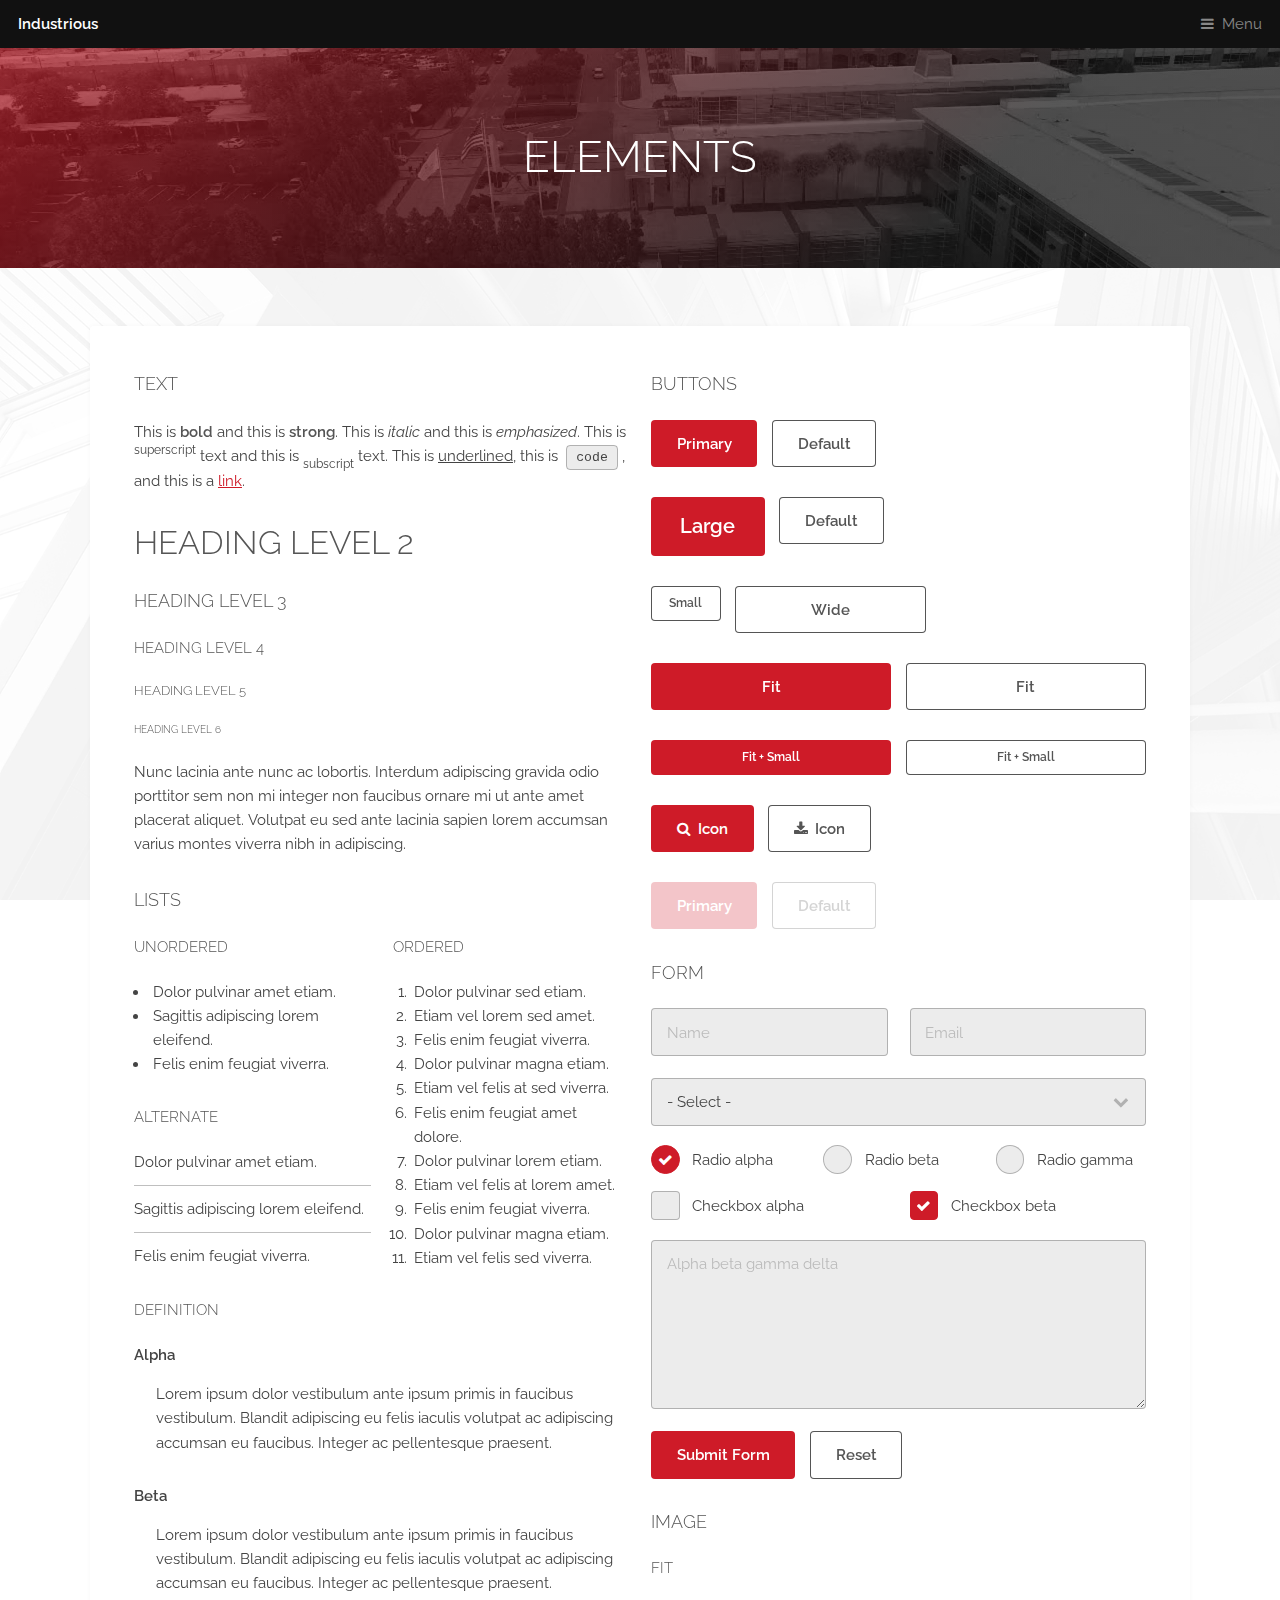
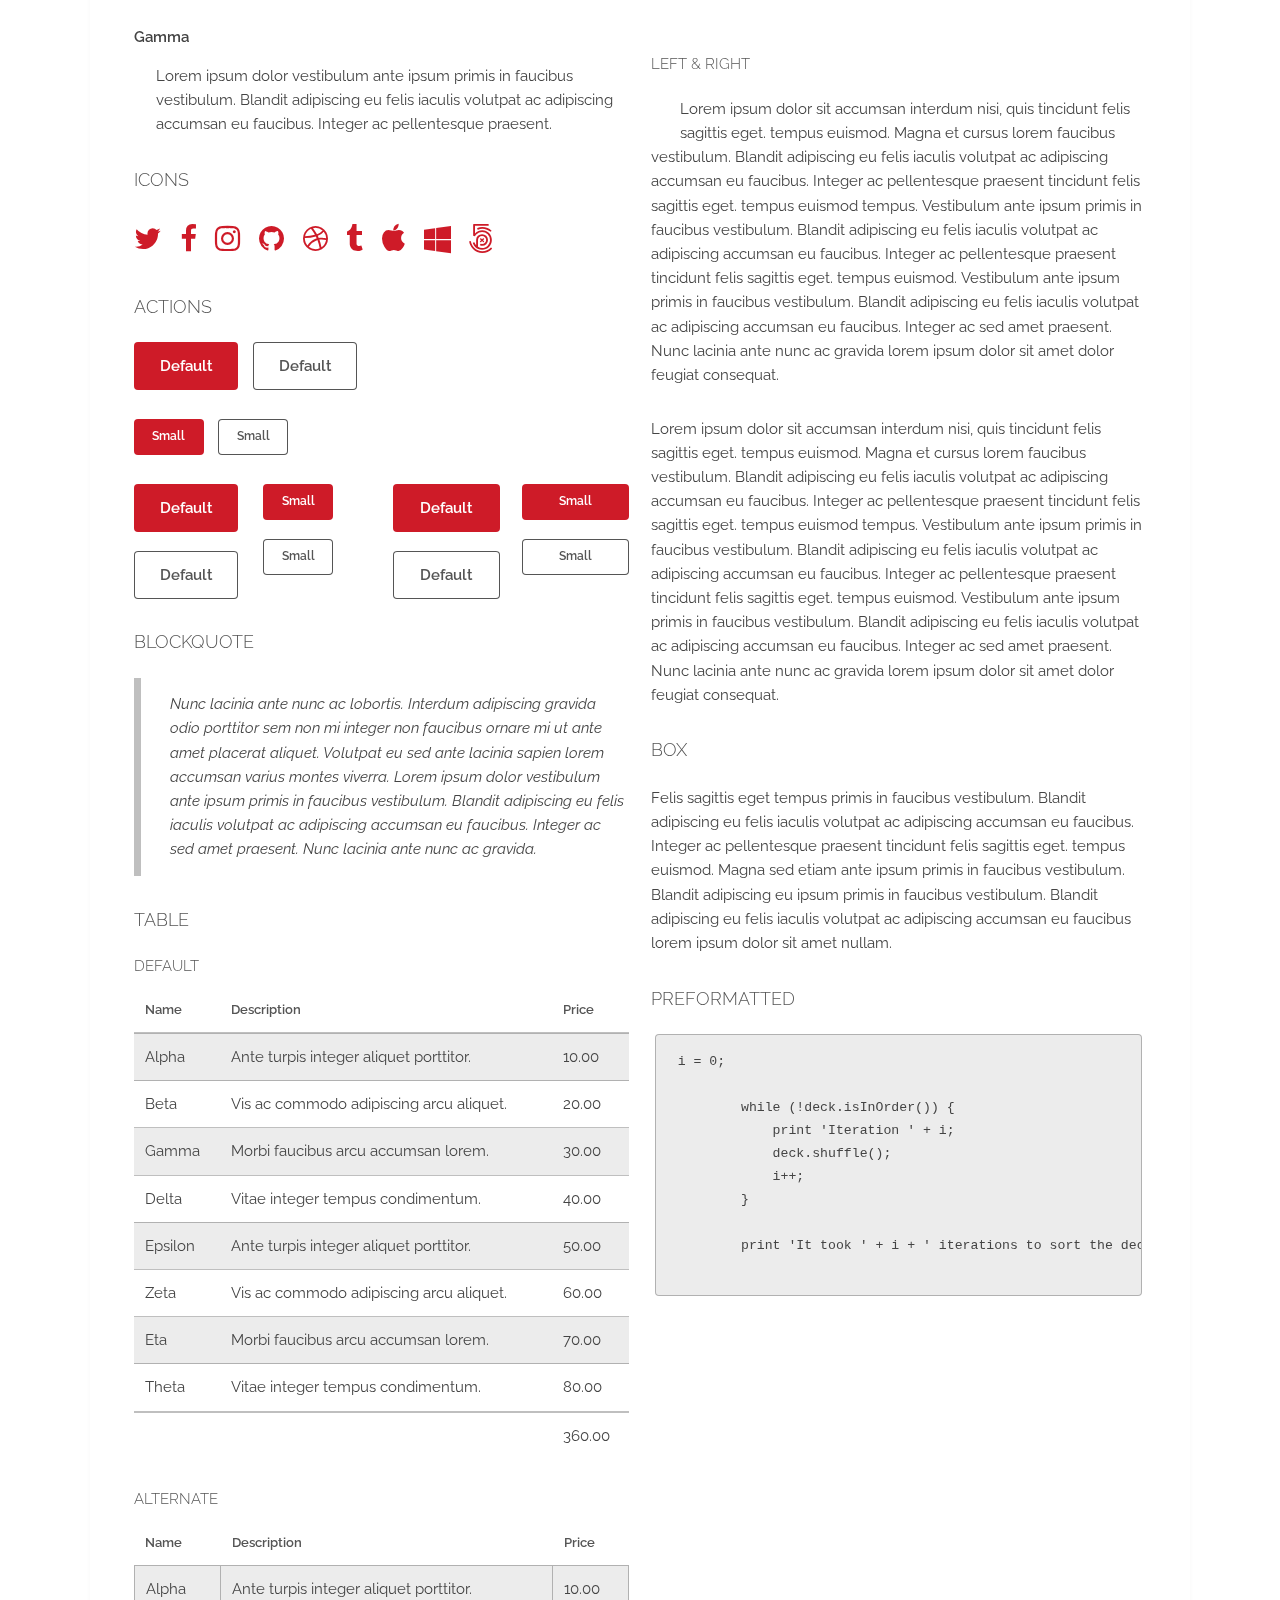
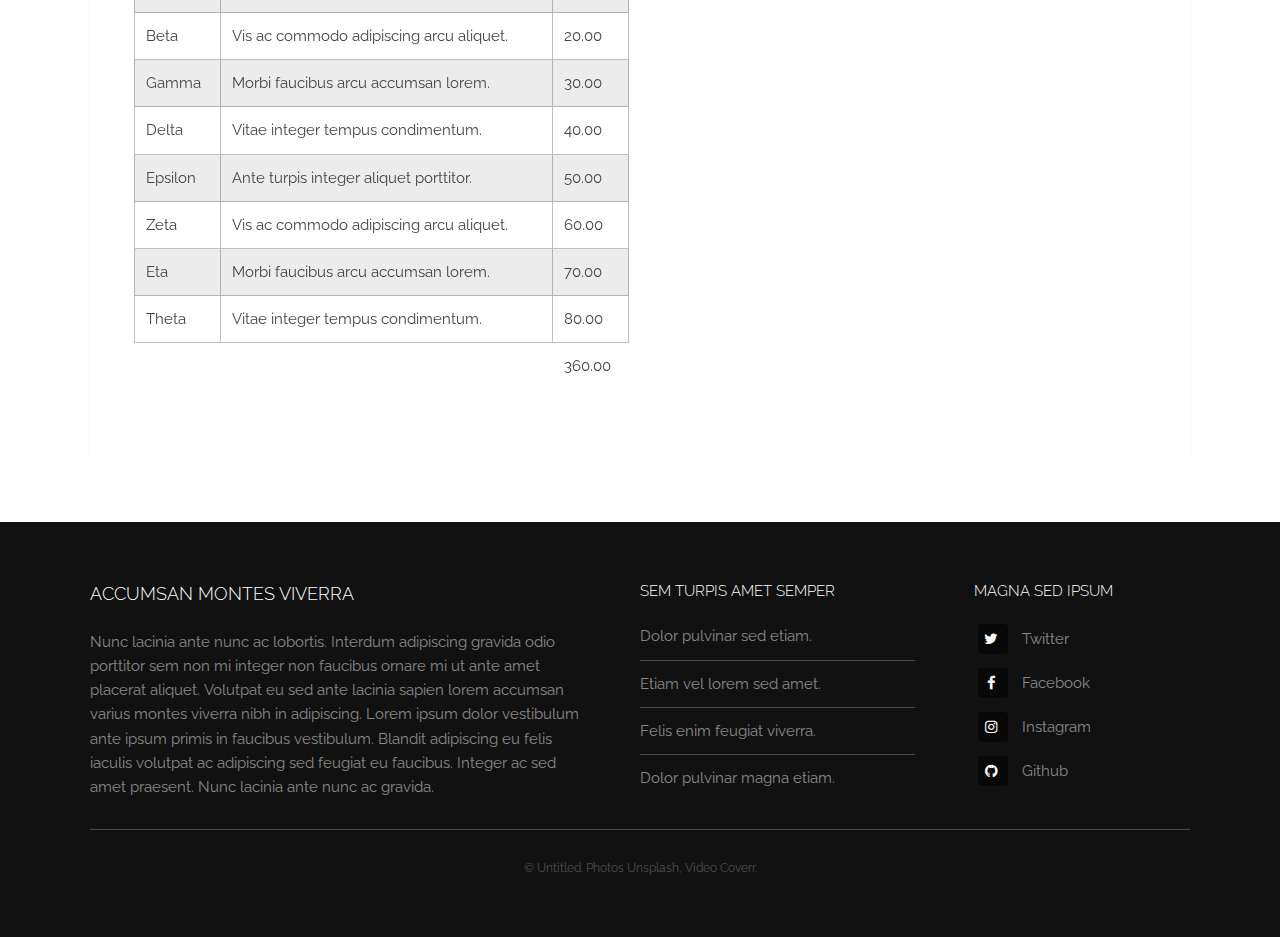
==== elements.html @ c73bd2c0 "v0.1" ====
<!DOCTYPE HTML>
<!--
	Industrious by TEMPLATED
	templated.co @templatedco
	Released for free under the Creative Commons Attribution 3.0 license (templated.co/license)
-->
<html>
	<head>
		<title>Elements - Industrious by TEMPLATED</title>
		<meta charset="utf-8" />
		<meta name="viewport" content="width=device-width, initial-scale=1, user-scalable=no" />
		<meta name="description" content="" />
		<meta name="keywords" content="" />
		<link rel="stylesheet" href="assets/css/main.css" />
	</head>
	<body class="is-preload">

		<!-- Header -->
			<header id="header">
				<a class="logo" href="index.html">Industrious</a>
				<nav>
					<a href="#menu">Menu</a>
				</nav>
			</header>

		<!-- Nav -->
			<nav id="menu">
				<ul class="links">
					<li><a href="index.html">Home</a></li>
					<li><a href="elements.html">Elements</a></li>
					<li><a href="generic.html">Generic</a></li>
				</ul>
			</nav>

		<!-- Heading -->
			<div id="heading" >
				<h1>Elements</h1>
			</div>

		<!-- Main -->
			<section id="main" class="wrapper">
				<div class="inner">
					<div class="content">

					<!-- Elements -->
						<div class="row">
							<div class="col-6 col-12-medium">

								<!-- Text -->
									<h3>Text</h3>
									<p>This is <b>bold</b> and this is <strong>strong</strong>. This is <i>italic</i> and this
									is <em>emphasized</em>.
									This is <sup>superscript</sup> text and this is <sub>subscript</sub> text.
									This is <u>underlined</u>, this is <code>code</code>, and this is a <a href="#">link</a>.</p>
									<h2>Heading Level 2</h2>
									<h3>Heading Level 3</h3>
									<h4>Heading Level 4</h4>
									<h5>Heading Level 5</h5>
									<h6>Heading Level 6</h6>
									<p>Nunc lacinia ante nunc ac lobortis. Interdum adipiscing gravida odio porttitor sem
									non mi integer non faucibus ornare mi ut ante amet placerat aliquet. Volutpat eu sed
									ante lacinia sapien lorem accumsan varius montes viverra nibh in adipiscing.</p>

								<!-- Lists -->
									<h3>Lists</h3>
									<div class="row">
										<div class="col-6 col-12-small">
											<h4>Unordered</h4>
											<ul>
												<li>Dolor pulvinar amet etiam.</li>
												<li>Sagittis adipiscing lorem eleifend.</li>
												<li>Felis enim feugiat viverra.</li>
											</ul>
											<h4>Alternate</h4>
											<ul class="alt">
												<li>Dolor pulvinar amet etiam.</li>
												<li>Sagittis adipiscing lorem eleifend.</li>
												<li>Felis enim feugiat viverra.</li>
											</ul>
										</div>
										<div class="col-6 col-12-small">
											<h4>Ordered</h4>
											<ol>
												<li>Dolor pulvinar sed etiam.</li>
												<li>Etiam vel lorem sed amet.</li>
												<li>Felis enim feugiat viverra.</li>
												<li>Dolor pulvinar magna etiam.</li>
												<li>Etiam vel felis at sed viverra.</li>
												<li>Felis enim feugiat amet dolore.</li>
												<li>Dolor pulvinar lorem etiam.</li>
												<li>Etiam vel felis at lorem amet.</li>
												<li>Felis enim feugiat viverra.</li>
												<li>Dolor pulvinar magna etiam.</li>
												<li>Etiam vel felis sed viverra.</li>
											</ol>
										</div>
									</div>
									<h4>Definition</h4>
									<dl>
										<dt>Alpha</dt>
										<dd>
											<p>Lorem ipsum dolor vestibulum ante ipsum primis in faucibus vestibulum.
											Blandit adipiscing eu felis iaculis volutpat ac adipiscing accumsan eu faucibus.
											Integer ac pellentesque praesent.</p>
										</dd>
										<dt>Beta</dt>
										<dd>
											<p>Lorem ipsum dolor vestibulum ante ipsum primis in faucibus vestibulum.
											Blandit adipiscing eu felis iaculis volutpat ac adipiscing accumsan eu faucibus.
											Integer ac pellentesque praesent.</p>
										</dd>
										<dt>Gamma</dt>
										<dd>
											<p>Lorem ipsum dolor vestibulum ante ipsum primis in faucibus vestibulum.
											Blandit adipiscing eu felis iaculis volutpat ac adipiscing accumsan eu faucibus.
											Integer ac pellentesque praesent.</p>
										</dd>
									</dl>

								<!-- Icons -->
									<h3>Icons</h3>
									<ul class="icons">
										<li><a href="#" class="icon fa-twitter"><span class="label">Twitter</span></a></li>
										<li><a href="#" class="icon fa-facebook"><span class="label">Facebook</span></a></li>
										<li><a href="#" class="icon fa-instagram"><span class="label">Instagram</span></a></li>
										<li><a href="#" class="icon fa-github"><span class="label">Github</span></a></li>
										<li><a href="#" class="icon fa-dribbble"><span class="label">Dribbble</span></a></li>
										<li><a href="#" class="icon fa-tumblr"><span class="label">Tumblr</span></a></li>
										<li><a href="#" class="icon fa-apple"><span class="label">Apple</span></a></li>
										<li><a href="#" class="icon fa-windows"><span class="label">Windows</span></a></li>
										<li><a href="#" class="icon fa-500px"><span class="label">500px</span></a></li>
									</ul>

								<!-- Actions -->
									<h3>Actions</h3>
									<ul class="actions">
										<li><a href="#" class="button primary">Default</a></li>
										<li><a href="#" class="button">Default</a></li>
									</ul>
									<ul class="actions">
										<li><a href="#" class="button primary small">Small</a></li>
										<li><a href="#" class="button small">Small</a></li>
									</ul>
									<div class="row">
										<div class="col-3 col-12-small">
											<ul class="actions stacked">
												<li><a href="#" class="button primary">Default</a></li>
												<li><a href="#" class="button">Default</a></li>
											</ul>
										</div>
										<div class="col-3 col-12-small">
											<ul class="actions stacked">
												<li><a href="#" class="button primary small">Small</a></li>
												<li><a href="#" class="button small">Small</a></li>
											</ul>
										</div>
										<div class="col-3 col-12-small">
											<ul class="actions stacked">
												<li><a href="#" class="button primary fit">Default</a></li>
												<li><a href="#" class="button fit">Default</a></li>
											</ul>
										</div>
										<div class="col-3 col-12-small">
											<ul class="actions stacked">
												<li><a href="#" class="button primary small fit">Small</a></li>
												<li><a href="#" class="button small fit">Small</a></li>
											</ul>
										</div>
									</div>

								<!-- Blockquote -->
									<h3>Blockquote</h3>
									<blockquote>Nunc lacinia ante nunc ac lobortis. Interdum adipiscing gravida odio
									porttitor sem non mi integer non faucibus ornare mi ut ante amet placerat aliquet.
									Volutpat eu sed ante lacinia sapien lorem accumsan varius montes viverra. Lorem ipsum
									dolor vestibulum ante ipsum primis in faucibus vestibulum. Blandit adipiscing eu felis
									iaculis volutpat ac adipiscing accumsan eu faucibus. Integer ac sed amet praesent. Nunc
									lacinia ante nunc ac gravida.</blockquote>

								<!-- Table -->
									<h3>Table</h3>
									<h4>Default</h4>
									<div class="table-wrapper">
										<table>
											<thead>
												<tr>
													<th>Name</th>
													<th>Description</th>
													<th>Price</th>
												</tr>
											</thead>
											<tbody>
												<tr>
													<td>Alpha</td>
													<td>Ante turpis integer aliquet porttitor.</td>
													<td>10.00</td>
												</tr>
												<tr>
													<td>Beta</td>
													<td>Vis ac commodo adipiscing arcu aliquet.</td>
													<td>20.00</td>
												</tr>
												<tr>
													<td>Gamma</td>
													<td>Morbi faucibus arcu accumsan lorem.</td>
													<td>30.00</td>
												</tr>
												<tr>
													<td>Delta</td>
													<td>Vitae integer tempus condimentum.</td>
													<td>40.00</td>
												</tr>
												<tr>
													<td>Epsilon</td>
													<td>Ante turpis integer aliquet porttitor.</td>
													<td>50.00</td>
												</tr>
												<tr>
													<td>Zeta</td>
													<td>Vis ac commodo adipiscing arcu aliquet.</td>
													<td>60.00</td>
												</tr>
												<tr>
													<td>Eta</td>
													<td>Morbi faucibus arcu accumsan lorem.</td>
													<td>70.00</td>
												</tr>
												<tr>
													<td>Theta</td>
													<td>Vitae integer tempus condimentum.</td>
													<td>80.00</td>
												</tr>
											</tbody>
											<tfoot>
												<tr>
													<td colspan="2"></td>
													<td>360.00</td>
												</tr>
											</tfoot>
										</table>
									</div>
									<h4>Alternate</h4>
									<div class="table-wrapper">
										<table class="alt">
											<thead>
												<tr>
													<th>Name</th>
													<th>Description</th>
													<th>Price</th>
												</tr>
											</thead>
											<tbody>
												<tr>
													<td>Alpha</td>
													<td>Ante turpis integer aliquet porttitor.</td>
													<td>10.00</td>
												</tr>
												<tr>
													<td>Beta</td>
													<td>Vis ac commodo adipiscing arcu aliquet.</td>
													<td>20.00</td>
												</tr>
												<tr>
													<td>Gamma</td>
													<td>Morbi faucibus arcu accumsan lorem.</td>
													<td>30.00</td>
												</tr>
												<tr>
													<td>Delta</td>
													<td>Vitae integer tempus condimentum.</td>
													<td>40.00</td>
												</tr>
												<tr>
													<td>Epsilon</td>
													<td>Ante turpis integer aliquet porttitor.</td>
													<td>50.00</td>
												</tr>
												<tr>
													<td>Zeta</td>
													<td>Vis ac commodo adipiscing arcu aliquet.</td>
													<td>60.00</td>
												</tr>
												<tr>
													<td>Eta</td>
													<td>Morbi faucibus arcu accumsan lorem.</td>
													<td>70.00</td>
												</tr>
												<tr>
													<td>Theta</td>
													<td>Vitae integer tempus condimentum.</td>
													<td>80.00</td>
												</tr>
											</tbody>
											<tfoot>
												<tr>
													<td colspan="2"></td>
													<td>360.00</td>
												</tr>
											</tfoot>
										</table>
									</div>

							</div>
							<div class="col-6 col-12-medium">

								<!-- Buttons -->
									<h3>Buttons</h3>
									<ul class="actions">
										<li><a href="#" class="button primary">Primary</a></li>
										<li><a href="#" class="button">Default</a></li>
									</ul>
									<ul class="actions">
										<li><a href="#" class="button primary large">Large</a></li>
										<li><a href="#" class="button">Default</a></li>
									</ul>
									<ul class="actions">
										<li><a href="#" class="button small">Small</a></li>
										<li><a href="#" class="button wide">Wide</a></li>
									</ul>
									<ul class="actions fit">
										<li><a href="#" class="button primary fit">Fit</a></li>
										<li><a href="#" class="button fit">Fit</a></li>
									</ul>
									<ul class="actions fit">
										<li><a href="#" class="button primary fit small">Fit + Small</a></li>
										<li><a href="#" class="button fit small">Fit + Small</a></li>
									</ul>
									<ul class="actions">
										<li><a href="#" class="button primary icon fa-search">Icon</a></li>
										<li><a href="#" class="button icon fa-download">Icon</a></li>
									</ul>
									<ul class="actions">
										<li><span class="button primary disabled">Primary</span></li>
										<li><span class="button disabled">Default</span></li>
									</ul>

								<!-- Form -->
									<h3>Form</h3>
									<form method="post" action="#">
										<div class="row gtr-uniform">
											<div class="col-6 col-12-xsmall">
												<input type="text" name="name" id="name" value="" placeholder="Name" />
											</div>
											<div class="col-6 col-12-xsmall">
												<input type="email" name="email" id="email" value="" placeholder="Email" />
											</div>
											<!-- Break -->
											<div class="col-12">
												<select name="category" id="category">
													<option value="">- Select -</option>
													<option value="alpha">Option alpha</option>
													<option value="beta">Option beta</option>
													<option value="gamma">Option gamma</option>
													<option value="delta">Option delta</option>
													<option value="epsilon">Option epsilon</option>
													<option value="zeta">Option zeta</option>
													<option value="eta">Option eta</option>
													<option value="theta">Option theta</option>
												</select>
											</div>
											<!-- Break -->
											<div class="col-4 col-12-small">
												<input type="radio" id="radio-alpha" name="radio" checked>
												<label for="radio-alpha">Radio alpha</label>
											</div>
											<div class="col-4 col-12-small">
												<input type="radio" id="radio-beta" name="radio">
												<label for="radio-beta">Radio beta</label>
											</div>
											<div class="col-4 col-12-small">
												<input type="radio" id="radio-gamma" name="radio">
												<label for="radio-gamma">Radio gamma</label>
											</div>
											<!-- Break -->
											<div class="col-6 col-12-small">
												<input type="checkbox" id="checkbox-alpha" name="checkbox">
												<label for="checkbox-alpha">Checkbox alpha</label>
											</div>
											<div class="col-6 col-12-small">
												<input type="checkbox" id="checkbox-beta" name="checkbox" checked>
												<label for="checkbox-beta">Checkbox beta</label>
											</div>
											<!-- Break -->
											<div class="col-12">
												<textarea name="textarea" id="textarea" placeholder="Alpha beta gamma delta" rows="6"></textarea>
											</div>
											<!-- Break -->
											<div class="col-12">
												<ul class="actions">
													<li><input type="submit" value="Submit Form" class="primary" /></li>
													<li><input type="reset" value="Reset" /></li>
												</ul>
											</div>
										</div>
									</form>

								<!-- Image -->
									<h3>Image</h3>
									<h4>Fit</h4>
									<span class="image fit"><img src="images/pic01.png" alt="" /></span>
									<div class="box alt">
										<div class="row gtr-50 gtr-uniform">
											<div class="col-4"><span class="image fit"><img src="images/pic01.png" alt="" /></span></div>
											<div class="col-4"><span class="image fit"><img src="images/pic01.png" alt="" /></span></div>
											<div class="col-4"><span class="image fit"><img src="images/pic01.png" alt="" /></span></div>
											<!-- Break -->
											<div class="col-4"><span class="image fit"><img src="images/pic01.png" alt="" /></span></div>
											<div class="col-4"><span class="image fit"><img src="images/pic01.png" alt="" /></span></div>
											<div class="col-4"><span class="image fit"><img src="images/pic01.png" alt="" /></span></div>
											<!-- Break -->
											<div class="col-4"><span class="image fit"><img src="images/pic01.png" alt="" /></span></div>
											<div class="col-4"><span class="image fit"><img src="images/pic01.png" alt="" /></span></div>
											<div class="col-4"><span class="image fit"><img src="images/pic01.png" alt="" /></span></div>
										</div>
									</div>
									<h4>Left &amp; Right</h4>
									<p>
										<span class="image left"><img src="images/pic02.png" alt="" /></span>
										Lorem ipsum dolor sit accumsan interdum nisi, quis tincidunt felis sagittis eget.
										tempus euismod. Magna et cursus lorem faucibus vestibulum. Blandit adipiscing eu
										felis iaculis volutpat ac adipiscing accumsan eu faucibus. Integer ac pellentesque
										praesent tincidunt felis sagittis eget. tempus euismod tempus. Vestibulum ante ipsum
										primis in faucibus vestibulum. Blandit adipiscing eu felis iaculis volutpat ac
										adipiscing accumsan eu faucibus. Integer ac pellentesque praesent tincidunt felis
										sagittis eget. tempus euismod. Vestibulum ante ipsum primis in faucibus vestibulum.
										Blandit adipiscing eu felis iaculis volutpat ac adipiscing accumsan eu faucibus.
										Integer ac sed amet praesent. Nunc lacinia ante nunc ac gravida lorem ipsum dolor
										sit amet dolor feugiat consequat.
									</p>
									<p>
										<span class="image right"><img src="images/pic02.png" alt="" /></span>
										Lorem ipsum dolor sit accumsan interdum nisi, quis tincidunt felis sagittis eget.
										tempus euismod. Magna et cursus lorem faucibus vestibulum. Blandit adipiscing eu
										felis iaculis volutpat ac adipiscing accumsan eu faucibus. Integer ac pellentesque
										praesent tincidunt felis sagittis eget. tempus euismod tempus. Vestibulum ante ipsum
										primis in faucibus vestibulum. Blandit adipiscing eu felis iaculis volutpat ac
										adipiscing accumsan eu faucibus. Integer ac pellentesque praesent tincidunt felis
										sagittis eget. tempus euismod. Vestibulum ante ipsum primis in faucibus vestibulum.
										Blandit adipiscing eu felis iaculis volutpat ac adipiscing accumsan eu faucibus.
										Integer ac sed amet praesent. Nunc lacinia ante nunc ac gravida lorem ipsum dolor
										sit amet dolor feugiat consequat.
									</p>

								<!-- Box -->
									<h3>Box</h3>
									<div class="box">
										<p>Felis sagittis eget tempus primis in faucibus vestibulum. Blandit adipiscing eu
										felis iaculis volutpat ac adipiscing accumsan eu faucibus. Integer ac pellentesque
										praesent tincidunt felis sagittis eget. tempus euismod. Magna sed etiam ante ipsum
										primis in faucibus vestibulum. Blandit adipiscing eu ipsum primis in faucibus
										vestibulum. Blandit adipiscing eu felis iaculis volutpat ac adipiscing accumsan eu
										faucibus lorem ipsum dolor sit amet nullam.</p>
									</div>

								<!-- Preformatted Code -->
									<h3>Preformatted</h3>
									<pre><code>i = 0;

	while (!deck.isInOrder()) {
	    print 'Iteration ' + i;
	    deck.shuffle();
	    i++;
	}

	print 'It took ' + i + ' iterations to sort the deck.';
	</code></pre>

							</div>
						</div>
					</div>
				</div>
			</section>

		<!-- Footer -->
			<footer id="footer">
				<div class="inner">
					<div class="content">
						<section>
							<h3>Accumsan montes viverra</h3>
							<p>Nunc lacinia ante nunc ac lobortis. Interdum adipiscing gravida odio porttitor sem non mi integer non faucibus ornare mi ut ante amet placerat aliquet. Volutpat eu sed ante lacinia sapien lorem accumsan varius montes viverra nibh in adipiscing. Lorem ipsum dolor vestibulum ante ipsum primis in faucibus vestibulum. Blandit adipiscing eu felis iaculis volutpat ac adipiscing sed feugiat eu faucibus. Integer ac sed amet praesent. Nunc lacinia ante nunc ac gravida.</p>
						</section>
						<section>
							<h4>Sem turpis amet semper</h4>
							<ul class="alt">
								<li><a href="#">Dolor pulvinar sed etiam.</a></li>
								<li><a href="#">Etiam vel lorem sed amet.</a></li>
								<li><a href="#">Felis enim feugiat viverra.</a></li>
								<li><a href="#">Dolor pulvinar magna etiam.</a></li>
							</ul>
						</section>
						<section>
							<h4>Magna sed ipsum</h4>
							<ul class="plain">
								<li><a href="#"><i class="icon fa-twitter">&nbsp;</i>Twitter</a></li>
								<li><a href="#"><i class="icon fa-facebook">&nbsp;</i>Facebook</a></li>
								<li><a href="#"><i class="icon fa-instagram">&nbsp;</i>Instagram</a></li>
								<li><a href="#"><i class="icon fa-github">&nbsp;</i>Github</a></li>
							</ul>
						</section>
					</div>
					<div class="copyright">
						&copy; Untitled. Photos <a href="https://unsplash.co">Unsplash</a>, Video <a href="https://coverr.co">Coverr</a>.
					</div>
				</div>
			</footer>

		<!-- Scripts -->
			<script src="assets/js/jquery.min.js"></script>
			<script src="assets/js/browser.min.js"></script>
			<script src="assets/js/breakpoints.min.js"></script>
			<script src="assets/js/util.js"></script>
			<script src="assets/js/main.js"></script>

	</body>
</html>
---- assets/css/main.css ----
@import url(font-awesome.min.css);
@import url("https://fonts.googleapis.com/css?family=Raleway:200,300,400,500,600");
/*
	Industrious by TEMPLATED
	templated.co @templatedco
	Released for free under the Creative Commons Attribution 3.0 license (templated.co/license)
*/
/* Basic */
@-ms-viewport {
  width: device-width; }
body {
  -ms-overflow-style: scrollbar; }

@media screen and (max-width: 480px) {
  html, body {
    min-width: 320px; } }
html {
  box-sizing: border-box; }

*, *:before, *:after {
  box-sizing: inherit; }

body {
  background: #ffffff; }
  body.is-preload *, body.is-preload *:before, body.is-preload *:after {
    -moz-animation: none !important;
    -webkit-animation: none !important;
    -ms-animation: none !important;
    animation: none !important;
    -moz-transition: none !important;
    -webkit-transition: none !important;
    -ms-transition: none !important;
    transition: none !important; }

html, body, div, span, applet, object,
iframe, h1, h2, h3, h4, h5, h6, p, blockquote,
pre, a, abbr, acronym, address, big, cite,
code, del, dfn, em, img, ins, kbd, q, s, samp,
small, strike, strong, sub, sup, tt, var, b,
u, i, center, dl, dt, dd, ol, ul, li, fieldset,
form, label, legend, table, caption, tbody,
tfoot, thead, tr, th, td, article, aside,
canvas, details, embed, figure, figcaption,
footer, header, hgroup, menu, nav, output, ruby,
section, summary, time, mark, audio, video {
  margin: 0;
  padding: 0;
  border: 0;
  font-size: 100%;
  font: inherit;
  vertical-align: baseline; }

article, aside, details, figcaption, figure,
footer, header, hgroup, menu, nav, section {
  display: block; }

body {
  line-height: 1; }

ol, ul {
  list-style: none; }

blockquote, q {
  quotes: none; }
  blockquote:before, blockquote:after, q:before, q:after {
    content: '';
    content: none; }

table {
  border-collapse: collapse;
  border-spacing: 0; }

body {
  -webkit-text-size-adjust: none; }

mark {
  background-color: transparent;
  color: inherit; }

input::-moz-focus-inner {
  border: 0;
  padding: 0; }

input, select, textarea {
  -moz-appearance: none;
  -webkit-appearance: none;
  -ms-appearance: none;
  appearance: none; }

/* Typography */
html {
  font-size: 13pt; }
  @media screen and (max-width: 1680px) {
    html {
      font-size: 11pt; } }
  @media screen and (max-width: 980px) {
    html {
      font-size: 12pt; } }
  @media screen and (max-width: 480px) {
    html {
      font-size: 11pt; } }

body {
  background-color: #ffffff;
  color: #444444; }

body, input, select, textarea {
  font-family: "Raleway", Arial, Helvetica, sans-serif;
  font-weight: 400;
  font-size: 1rem;
  line-height: 1.65; }

a {
  -moz-transition: color 0.2s ease-in-out;
  -webkit-transition: color 0.2s ease-in-out;
  -ms-transition: color 0.2s ease-in-out;
  transition: color 0.2s ease-in-out;
  text-decoration: underline; }
  a:hover {
    text-decoration: none; }

strong, b {
  font-weight: 600; }

em, i {
  font-style: italic; }

p {
  margin: 0 0 2rem 0; }

header.special {
  text-align: center;
  margin-bottom: 4rem; }
  header.special p {
    max-width: 75%;
    margin-left: auto;
    margin-right: auto; }

h1, h2, h3, h4, h5, h6 {
  font-weight: 300;
  line-height: 1.5;
  text-transform: uppercase;
  margin: 0 0 1.5rem 0; }
  h1 a, h2 a, h3 a, h4 a, h5 a, h6 a {
    color: inherit;
    text-decoration: none; }

h1 {
  font-size: 3rem;
  line-height: 1.2; }

h2 {
  font-size: 2.25rem;
  line-height: 1.3; }

h3 {
  font-size: 1.25rem; }

h4 {
  font-size: 1rem; }

h5 {
  font-size: 0.9rem; }

h6 {
  font-size: 0.7rem; }

@media screen and (max-width: 736px) {
  h1 {
    font-size: 2.75rem;
    line-height: 1.3; }

  h2 {
    font-size: 1.75rem;
    line-height: 1.5; }

  h3 {
    font-size: 1.25rem; } }
sub {
  font-size: 0.8rem;
  position: relative;
  top: 0.5rem; }

sup {
  font-size: 0.8rem;
  position: relative;
  top: -0.5rem; }

blockquote {
  border-left: solid 0.5rem;
  font-style: italic;
  margin: 0 0 2rem 0;
  padding: 1rem 0 1rem 2rem; }

code {
  border-radius: 4px;
  border: solid 1px;
  font-family: "Courier New", monospace;
  font-size: 0.9rem;
  margin: 0 0.25rem;
  padding: 0.25rem 0.65rem; }

pre {
  -webkit-overflow-scrolling: touch;
  font-family: "Courier New", monospace;
  font-size: 0.9rem;
  margin: 0 0 2rem 0; }
  pre code {
    display: block;
    line-height: 1.75;
    padding: 1rem 1.5rem;
    overflow-x: auto; }

hr {
  border: 0;
  border-bottom: solid 1px;
  margin: 2rem 0; }
  hr.major {
    margin: 4rem 0; }

input, select, textarea {
  color: #555555; }

a {
  color: #ce1b28; }

strong, b {
  color: #555555; }

h1, h2, h3, h4, h5, h6 {
  color: #555555; }

blockquote {
  border-left-color: rgba(0, 0, 0, 0.25); }

code {
  background: rgba(0, 0, 0, 0.075);
  border-color: rgba(0, 0, 0, 0.25); }

hr {
  border-bottom-color: rgba(0, 0, 0, 0.25); }

/* Inner */
.inner {
  margin: 0 auto;
  width: 75rem;
  max-width: calc(100% - 6rem); }
  @media screen and (max-width: 480px) {
    .inner {
      max-width: calc(100% - 3rem); } }

/* Button */
input[type="submit"],
input[type="reset"],
input[type="button"],
button,
.button {
  -moz-appearance: none;
  -webkit-appearance: none;
  -ms-appearance: none;
  appearance: none;
  -moz-transition: background-color 0.2s ease-in-out, box-shadow 0.2s ease-in-out, color 0.2s ease-in-out;
  -webkit-transition: background-color 0.2s ease-in-out, box-shadow 0.2s ease-in-out, color 0.2s ease-in-out;
  -ms-transition: background-color 0.2s ease-in-out, box-shadow 0.2s ease-in-out, color 0.2s ease-in-out;
  transition: background-color 0.2s ease-in-out, box-shadow 0.2s ease-in-out, color 0.2s ease-in-out;
  border: 0;
  border-radius: 4px;
  cursor: pointer;
  display: inline-block;
  font-weight: 600;
  height: 3.25rem;
  line-height: 3.25rem;
  padding: 0 1.75rem;
  text-align: center;
  text-decoration: none;
  white-space: nowrap; }
  input[type="submit"].small,
  input[type="reset"].small,
  input[type="button"].small,
  button.small,
  .button.small {
    font-size: 0.8rem;
    height: 2.4375rem;
    line-height: 2.4375rem;
    padding: 0 1.25rem; }
  input[type="submit"].large,
  input[type="reset"].large,
  input[type="button"].large,
  button.large,
  .button.large {
    font-size: 1.35rem;
    height: 4.0625rem;
    line-height: 4.0625rem;
    padding: 0 2rem; }
  input[type="submit"].wide,
  input[type="reset"].wide,
  input[type="button"].wide,
  button.wide,
  .button.wide {
    min-width: 13rem; }
  input[type="submit"].icon:before,
  input[type="reset"].icon:before,
  input[type="button"].icon:before,
  button.icon:before,
  .button.icon:before {
    margin-right: 0.5rem; }
  input[type="submit"].fit,
  input[type="reset"].fit,
  input[type="button"].fit,
  button.fit,
  .button.fit {
    width: 100%; }
  input[type="submit"].disabled, input[type="submit"]:disabled,
  input[type="reset"].disabled,
  input[type="reset"]:disabled,
  input[type="button"].disabled,
  input[type="button"]:disabled,
  button.disabled,
  button:disabled,
  .button.disabled,
  .button:disabled {
    pointer-events: none;
    opacity: 0.25; }

input[type="submit"],
input[type="reset"],
input[type="button"],
button,
.button {
  background-color: transparent;
  box-shadow: inset 0 0 0 1px #555555;
  color: #555555 !important; }
  input[type="submit"]:hover,
  input[type="reset"]:hover,
  input[type="button"]:hover,
  button:hover,
  .button:hover {
    box-shadow: inset 0 0 0 1px #ce1b28;
    color: #ce1b28 !important; }
    input[type="submit"]:hover:active,
    input[type="reset"]:hover:active,
    input[type="button"]:hover:active,
    button:hover:active,
    .button:hover:active {
      background-color: rgba(206, 27, 40, 0.25); }
  input[type="submit"].primary,
  input[type="reset"].primary,
  input[type="button"].primary,
  button.primary,
  .button.primary {
    box-shadow: none;
    background-color: #ce1b28;
    color: #ffffff !important; }
    input[type="submit"].primary:hover,
    input[type="reset"].primary:hover,
    input[type="button"].primary:hover,
    button.primary:hover,
    .button.primary:hover {
      background-color: #e2212f;
      box-shadow: none; }
      input[type="submit"].primary:hover:active,
      input[type="reset"].primary:hover:active,
      input[type="button"].primary:hover:active,
      button.primary:hover:active,
      .button.primary:hover:active {
        background-color: #b71824; }

/* Form */
form {
  margin: 0 0 2rem 0; }

input[type="text"],
input[type="password"],
input[type="email"],
input[type="tel"],
input[type="search"],
input[type="url"],
select,
textarea {
  -moz-appearance: none;
  -webkit-appearance: none;
  -ms-appearance: none;
  appearance: none;
  border-radius: 4px;
  border: none;
  border: solid 1px;
  color: inherit;
  display: block;
  outline: 0;
  padding: 0 1rem;
  text-decoration: none;
  width: 100%; }
  input[type="text"]:invalid,
  input[type="password"]:invalid,
  input[type="email"]:invalid,
  input[type="tel"]:invalid,
  input[type="search"]:invalid,
  input[type="url"]:invalid,
  select:invalid,
  textarea:invalid {
    box-shadow: none; }

label {
  display: block;
  font-size: 1rem;
  font-weight: 600;
  margin: 0 0 1rem 0; }

input[type="text"],
input[type="password"],
input[type="email"],
input[type="tel"],
input[type="search"],
input[type="url"] {
  height: 3.25rem; }

select {
  background-size: 1.25rem;
  background-repeat: no-repeat;
  background-position: calc(100% - 1rem) center;
  height: 3.25rem;
  padding-right: 3.25rem;
  text-overflow: ellipsis; }
  select:focus::-ms-value {
    background-color: transparent; }
  select::-ms-expand {
    display: none; }

textarea {
  padding: 0.75rem 1rem; }

input[type="checkbox"],
input[type="radio"] {
  -moz-appearance: none;
  -webkit-appearance: none;
  -ms-appearance: none;
  appearance: none;
  display: block;
  float: left;
  margin-right: -2rem;
  opacity: 0;
  width: 1rem;
  z-index: -1; }
  input[type="checkbox"] + label,
  input[type="radio"] + label {
    text-decoration: none;
    cursor: pointer;
    display: inline-block;
    font-size: 1rem;
    font-weight: 400;
    padding-left: 2.825rem;
    padding-right: 0.875rem;
    position: relative; }
    input[type="checkbox"] + label:before,
    input[type="radio"] + label:before {
      -moz-osx-font-smoothing: grayscale;
      -webkit-font-smoothing: antialiased;
      font-family: FontAwesome;
      font-style: normal;
      font-weight: normal;
      text-transform: none !important; }
    input[type="checkbox"] + label:before,
    input[type="radio"] + label:before {
      border-radius: 4px;
      border: solid 1px;
      content: '';
      display: inline-block;
      height: 1.95rem;
      left: 0;
      line-height: 1.86875rem;
      position: absolute;
      text-align: center;
      top: -0.1625rem;
      width: 1.95rem; }
  input[type="checkbox"]:checked + label:before,
  input[type="radio"]:checked + label:before {
    content: '\f00c'; }

input[type="checkbox"] + label:before {
  border-radius: 4px; }

input[type="radio"] + label:before {
  border-radius: 100%; }

::-webkit-input-placeholder {
  opacity: 1.0; }

:-moz-placeholder {
  opacity: 1.0; }

::-moz-placeholder {
  opacity: 1.0; }

:-ms-input-placeholder {
  opacity: 1.0; }

label {
  color: #555555; }

input[type="text"],
input[type="password"],
input[type="email"],
input[type="tel"],
input[type="search"],
input[type="url"],
select,
textarea {
  background-color: rgba(0, 0, 0, 0.075);
  border-color: rgba(0, 0, 0, 0.25); }
  input[type="text"]:focus,
  input[type="password"]:focus,
  input[type="email"]:focus,
  input[type="tel"]:focus,
  input[type="search"]:focus,
  input[type="url"]:focus,
  select:focus,
  textarea:focus {
    border-color: #ce1b28;
    box-shadow: 0 0 0 1px #ce1b28; }

select {
  background-image: url("data:image/svg+xml;charset=utf8,%3Csvg xmlns='http://www.w3.org/2000/svg' width='40' height='40' preserveAspectRatio='none' viewBox='0 0 40 40'%3E%3Cpath d='M9.4,12.3l10.4,10.4l10.4-10.4c0.2-0.2,0.5-0.4,0.9-0.4c0.3,0,0.6,0.1,0.9,0.4l3.3,3.3c0.2,0.2,0.4,0.5,0.4,0.9 c0,0.4-0.1,0.6-0.4,0.9L20.7,31.9c-0.2,0.2-0.5,0.4-0.9,0.4c-0.3,0-0.6-0.1-0.9-0.4L4.3,17.3c-0.2-0.2-0.4-0.5-0.4-0.9 c0-0.4,0.1-0.6,0.4-0.9l3.3-3.3c0.2-0.2,0.5-0.4,0.9-0.4S9.1,12.1,9.4,12.3z' fill='rgba(0, 0, 0, 0.25)' /%3E%3C/svg%3E"); }
  select option {
    color: #444444;
    background-color: #ffffff; }

input[type="checkbox"] + label,
input[type="radio"] + label {
  color: #444444; }
  input[type="checkbox"] + label:before,
  input[type="radio"] + label:before {
    background: rgba(0, 0, 0, 0.075);
    border-color: rgba(0, 0, 0, 0.25); }
input[type="checkbox"]:checked + label:before,
input[type="radio"]:checked + label:before {
  background-color: #ce1b28;
  border-color: #ce1b28;
  color: #ffffff; }
input[type="checkbox"]:focus + label:before,
input[type="radio"]:focus + label:before {
  border-color: #ce1b28;
  box-shadow: 0 0 0 1px #ce1b28; }

::-webkit-input-placeholder {
  color: #bbbbbb !important; }

:-moz-placeholder {
  color: #bbbbbb !important; }

::-moz-placeholder {
  color: #bbbbbb !important; }

:-ms-input-placeholder {
  color: #bbbbbb !important; }

/* List */
ol {
  list-style: decimal;
  margin: 0 0 2rem 0;
  padding-left: 1.25rem; }
  ol li {
    padding-left: 0.25rem; }

ul {
  list-style: disc;
  margin: 0 0 2rem 0;
  padding-left: 1rem; }
  ul li {
    padding-left: 0.325rem; }
  ul.plain {
    list-style: none;
    padding-left: 0; }
    ul.plain li {
      margin-bottom: 1rem; }
      ul.plain li .icon {
        border-radius: 4px;
        color: #ffffff;
        display: inline-block;
        margin-right: 1rem;
        text-align: center;
        width: 2rem;
        height: 2rem;
        line-height: 2rem;
        background: rgba(0, 0, 0, 0.5); }
  ul.alt {
    list-style: none;
    padding-left: 0; }
    ul.alt li {
      border-top: solid 1px;
      padding: 0.75rem 0; }
      ul.alt li:first-child {
        border-top: 0;
        padding-top: 0; }
      ul.alt li:last-child {
        padding-bottom: 0; }

dl {
  margin: 0 0 2rem 0; }
  dl dt {
    display: block;
    font-weight: 600;
    margin: 0 0 1rem 0; }
  dl dd {
    margin-left: 1.5rem; }

ul.alt li {
  border-top-color: rgba(0, 0, 0, 0.25); }

/* Table */
.table-wrapper {
  -webkit-overflow-scrolling: touch;
  overflow-x: auto; }

table {
  margin: 0 0 2rem 0;
  width: 100%; }
  table tbody tr {
    border: solid 1px;
    border-left: 0;
    border-right: 0; }
  table td {
    padding: 0.75rem 0.75rem; }
  table th {
    font-size: 0.9rem;
    font-weight: 600;
    padding: 0 0.75rem 0.75rem 0.75rem;
    text-align: left; }
  table thead {
    border-bottom: solid 2px; }
  table tfoot {
    border-top: solid 2px; }
  table.alt {
    border-collapse: separate; }
    table.alt tbody tr td {
      border: solid 1px;
      border-left-width: 0;
      border-top-width: 0; }
      table.alt tbody tr td:first-child {
        border-left-width: 1px; }
    table.alt tbody tr:first-child td {
      border-top-width: 1px; }
    table.alt thead {
      border-bottom: 0; }
    table.alt tfoot {
      border-top: 0; }

table tbody tr {
  border-color: rgba(0, 0, 0, 0.25); }
  table tbody tr:nth-child(2n + 1) {
    background-color: rgba(0, 0, 0, 0.075); }
table th {
  color: #555555; }
table thead {
  border-bottom-color: rgba(0, 0, 0, 0.25); }
table tfoot {
  border-top-color: rgba(0, 0, 0, 0.25); }
table.alt tbody tr td {
  border-color: rgba(0, 0, 0, 0.25); }

/* Highlights */
.highlights {
  width: 100%;
  margin: 2.5rem 0;
  display: -moz-flex;
  display: -webkit-flex;
  display: -ms-flex;
  display: flex;
  -moz-flex-wrap: wrap;
  -webkit-flex-wrap: wrap;
  -ms-flex-wrap: wrap;
  flex-wrap: wrap;
  -moz-align-items: -moz-stretch;
  -webkit-align-items: -webkit-stretch;
  -ms-align-items: -ms-stretch;
  align-items: stretch; }
  .highlights > * {
    -moz-flex-shrink: 1;
    -webkit-flex-shrink: 1;
    -ms-flex-shrink: 1;
    flex-shrink: 1;
    -moz-flex-grow: 0;
    -webkit-flex-grow: 0;
    -ms-flex-grow: 0;
    flex-grow: 0; }
  .highlights > * {
    width: 33.3333333333%; }
  .highlights > * {
    padding: 1.5rem;
    width: calc(33.3333333333% + 1rem); }
  .highlights > :nth-child(-n + 3) {
    padding-top: 0; }
  .highlights > :nth-last-child(-n + 3) {
    padding-bottom: 0; }
  .highlights > :nth-child(3n + 1) {
    padding-left: 0; }
  .highlights > :nth-child(3n) {
    padding-right: 0; }
  .highlights > :nth-child(3n + 1),
  .highlights > :nth-child(3n) {
    width: calc(33.3333333333% + -0.5rem); }
  .highlights .content {
    border-radius: 4px;
    height: 100%;
    padding: 3rem;
    text-align: center; }
    .highlights .content .icon {
      font-size: 5rem; }
  .highlights > div > :last-child {
    margin-bottom: 0; }
  @media screen and (max-width: 980px) {
    .highlights > * {
      width: 50%; }
    .highlights > * {
      padding: 1rem;
      width: calc(33.3333333333% + 0.6666666667rem); }
    .highlights > :nth-child(-n + 3) {
      padding-top: 1rem; }
    .highlights > :nth-last-child(-n + 3) {
      padding-bottom: 1rem; }
    .highlights > :nth-child(3n + 1) {
      padding-left: 1rem; }
    .highlights > :nth-child(3n) {
      padding-right: 1rem; }
    .highlights > :nth-child(3n + 1),
    .highlights > :nth-child(3n) {
      padding: 1rem;
      width: calc(50% + 1rem); }
    .highlights > * {
      padding: 1rem;
      width: calc(50% + 1rem); }
    .highlights > :nth-child(-n + 2) {
      padding-top: 0; }
    .highlights > :nth-last-child(-n + 2) {
      padding-bottom: 0; }
    .highlights > :nth-child(2n + 1) {
      padding-left: 0; }
    .highlights > :nth-child(2n) {
      padding-right: 0; }
    .highlights > :nth-child(2n + 1),
    .highlights > :nth-child(2n) {
      width: calc(50% + 0rem); }
    .highlights .content {
      padding: 2rem; } }
  @media screen and (max-width: 736px) {
    .highlights > * {
      width: 100%; }
    .highlights > * {
      padding: 1rem;
      width: calc(33.3333333333% + 0.6666666667rem); }
    .highlights > :nth-child(-n + 3) {
      padding-top: 1rem; }
    .highlights > :nth-last-child(-n + 3) {
      padding-bottom: 1rem; }
    .highlights > :nth-child(3n + 1) {
      padding-left: 1rem; }
    .highlights > :nth-child(3n) {
      padding-right: 1rem; }
    .highlights > :nth-child(3n + 1),
    .highlights > :nth-child(3n) {
      padding: 1rem;
      width: calc(100% + 2rem); }
    .highlights > * {
      padding: 1rem;
      width: calc(50% + 1rem); }
    .highlights > :nth-child(-n + 2) {
      padding-top: 1rem; }
    .highlights > :nth-last-child(-n + 2) {
      padding-bottom: 1rem; }
    .highlights > :nth-child(2n + 1) {
      padding-left: 1rem; }
    .highlights > :nth-child(2n) {
      padding-right: 1rem; }
    .highlights > :nth-child(2n + 1),
    .highlights > :nth-child(2n) {
      padding: 1rem;
      width: calc(100% + 2rem); }
    .highlights > * {
      padding: 1rem;
      width: calc(100% + 2rem); }
    .highlights > :nth-child(-n + 1) {
      padding-top: 0; }
    .highlights > :nth-last-child(-n + 1) {
      padding-bottom: 0; }
    .highlights > :nth-child(1n + 1) {
      padding-left: 0; }
    .highlights > :nth-child(1n) {
      padding-right: 0; }
    .highlights > :nth-child(1n + 1),
    .highlights > :nth-child(1n) {
      width: calc(100% + 1rem); } }

.highlights .content {
  background: #ffffff;
  box-shadow: 0px 0px 4px 1px rgba(0, 0, 0, 0.025); }

/* Testimonials */
.testimonials {
  margin: 2.5rem 0;
  width: 100%;
  display: -moz-flex;
  display: -webkit-flex;
  display: -ms-flex;
  display: flex;
  -moz-flex-wrap: wrap;
  -webkit-flex-wrap: wrap;
  -ms-flex-wrap: wrap;
  flex-wrap: wrap;
  -moz-align-items: -moz-stretch;
  -webkit-align-items: -webkit-stretch;
  -ms-align-items: -ms-stretch;
  align-items: stretch; }
  .testimonials > * {
    -moz-flex-shrink: 1;
    -webkit-flex-shrink: 1;
    -ms-flex-shrink: 1;
    flex-shrink: 1;
    -moz-flex-grow: 0;
    -webkit-flex-grow: 0;
    -ms-flex-grow: 0;
    flex-grow: 0; }
  .testimonials > * {
    width: 33.3333333333%; }
  .testimonials > * {
    padding: 1.5rem;
    width: calc(33.3333333333% + 1rem); }
  .testimonials > :nth-child(-n + 3) {
    padding-top: 0; }
  .testimonials > :nth-last-child(-n + 3) {
    padding-bottom: 0; }
  .testimonials > :nth-child(3n + 1) {
    padding-left: 0; }
  .testimonials > :nth-child(3n) {
    padding-right: 0; }
  .testimonials > :nth-child(3n + 1),
  .testimonials > :nth-child(3n) {
    width: calc(33.3333333333% + -0.5rem); }
  .testimonials .content {
    border-radius: 4px;
    height: 100%;
    padding: 3rem; }
    .testimonials .content .author {
      display: -moz-flex;
      display: -webkit-flex;
      display: -ms-flex;
      display: flex;
      -moz-align-items: center;
      -webkit-align-items: center;
      -ms-align-items: center;
      align-items: center; }
      .testimonials .content .author blockquote {
        margin: 0; }
      .testimonials .content .author .image {
        margin-right: 2rem;
        width: 20%; }
        .testimonials .content .author .image img {
          border-radius: 100%;
          max-width: 100%; }
    .testimonials .content .credit {
      font-size: 0.75rem; }
    .testimonials .content p:last-child {
      margin: 0; }
  .testimonials > div > :last-child {
    margin-bottom: 0; }
  @media screen and (max-width: 980px) {
    .testimonials > * {
      width: 50%; }
    .testimonials > * {
      padding: 1rem;
      width: calc(33.3333333333% + 0.6666666667rem); }
    .testimonials > :nth-child(-n + 3) {
      padding-top: 1rem; }
    .testimonials > :nth-last-child(-n + 3) {
      padding-bottom: 1rem; }
    .testimonials > :nth-child(3n + 1) {
      padding-left: 1rem; }
    .testimonials > :nth-child(3n) {
      padding-right: 1rem; }
    .testimonials > :nth-child(3n + 1),
    .testimonials > :nth-child(3n) {
      padding: 1rem;
      width: calc(50% + 1rem); }
    .testimonials > * {
      padding: 1rem;
      width: calc(50% + 1rem); }
    .testimonials > :nth-child(-n + 2) {
      padding-top: 0; }
    .testimonials > :nth-last-child(-n + 2) {
      padding-bottom: 0; }
    .testimonials > :nth-child(2n + 1) {
      padding-left: 0; }
    .testimonials > :nth-child(2n) {
      padding-right: 0; }
    .testimonials > :nth-child(2n + 1),
    .testimonials > :nth-child(2n) {
      width: calc(50% + 0rem); }
    .testimonials .content {
      padding: 2rem; } }
  @media screen and (max-width: 736px) {
    .testimonials > * {
      width: 100%; }
    .testimonials > * {
      padding: 1rem;
      width: calc(33.3333333333% + 0.6666666667rem); }
    .testimonials > :nth-child(-n + 3) {
      padding-top: 1rem; }
    .testimonials > :nth-last-child(-n + 3) {
      padding-bottom: 1rem; }
    .testimonials > :nth-child(3n + 1) {
      padding-left: 1rem; }
    .testimonials > :nth-child(3n) {
      padding-right: 1rem; }
    .testimonials > :nth-child(3n + 1),
    .testimonials > :nth-child(3n) {
      padding: 1rem;
      width: calc(100% + 2rem); }
    .testimonials > * {
      padding: 1rem;
      width: calc(50% + 1rem); }
    .testimonials > :nth-child(-n + 2) {
      padding-top: 1rem; }
    .testimonials > :nth-last-child(-n + 2) {
      padding-bottom: 1rem; }
    .testimonials > :nth-child(2n + 1) {
      padding-left: 1rem; }
    .testimonials > :nth-child(2n) {
      padding-right: 1rem; }
    .testimonials > :nth-child(2n + 1),
    .testimonials > :nth-child(2n) {
      padding: 1rem;
      width: calc(100% + 2rem); }
    .testimonials > * {
      padding: 1rem;
      width: calc(100% + 2rem); }
    .testimonials > :nth-child(-n + 1) {
      padding-top: 0; }
    .testimonials > :nth-last-child(-n + 1) {
      padding-bottom: 0; }
    .testimonials > :nth-child(1n + 1) {
      padding-left: 0; }
    .testimonials > :nth-child(1n) {
      padding-right: 0; }
    .testimonials > :nth-child(1n + 1),
    .testimonials > :nth-child(1n) {
      width: calc(100% + 1rem); } }

.testimonials .content {
  background: #ffffff;
  box-shadow: 0px 0px 4px 1px rgba(0, 0, 0, 0.025); }
  .testimonials .content .credit strong {
    color: #ce1b28; }

/* Actions */
ul.actions {
  display: -moz-flex;
  display: -webkit-flex;
  display: -ms-flex;
  display: flex;
  cursor: default;
  list-style: none;
  margin-left: -1rem;
  padding-left: 0; }
  ul.actions li {
    padding: 0 0 0 1rem;
    vertical-align: middle; }
  ul.actions.special {
    -moz-justify-content: center;
    -webkit-justify-content: center;
    -ms-justify-content: center;
    justify-content: center;
    width: calc(100% + 1rem); }
  ul.actions.stacked {
    -moz-flex-direction: column;
    -webkit-flex-direction: column;
    -ms-flex-direction: column;
    flex-direction: column;
    margin-left: 0; }
    ul.actions.stacked li {
      padding: 1.3rem 0 0 0; }
      ul.actions.stacked li:first-child {
        padding-top: 0; }
  ul.actions.fit {
    width: calc(100% + 1rem); }
    ul.actions.fit li {
      -moz-flex-grow: 1;
      -webkit-flex-grow: 1;
      -ms-flex-grow: 1;
      flex-grow: 1;
      -moz-flex-shrink: 1;
      -webkit-flex-shrink: 1;
      -ms-flex-shrink: 1;
      flex-shrink: 1;
      width: 100%; }
      ul.actions.fit li > * {
        width: 100%; }
    ul.actions.fit.stacked {
      width: 100%; }
  @media screen and (max-width: 480px) {
    ul.actions:not(.fixed) {
      -moz-flex-direction: column;
      -webkit-flex-direction: column;
      -ms-flex-direction: column;
      flex-direction: column;
      margin-left: 0;
      width: 100% !important; }
      ul.actions:not(.fixed) li {
        -moz-flex-grow: 1;
        -webkit-flex-grow: 1;
        -ms-flex-grow: 1;
        flex-grow: 1;
        -moz-flex-shrink: 1;
        -webkit-flex-shrink: 1;
        -ms-flex-shrink: 1;
        flex-shrink: 1;
        padding: 1rem 0 0 0;
        text-align: center;
        width: 100%; }
        ul.actions:not(.fixed) li > * {
          width: 100%; }
        ul.actions:not(.fixed) li:first-child {
          padding-top: 0; }
        ul.actions:not(.fixed) li input[type="submit"],
        ul.actions:not(.fixed) li input[type="reset"],
        ul.actions:not(.fixed) li input[type="button"],
        ul.actions:not(.fixed) li button,
        ul.actions:not(.fixed) li .button {
          width: 100%; }
          ul.actions:not(.fixed) li input[type="submit"].icon:before,
          ul.actions:not(.fixed) li input[type="reset"].icon:before,
          ul.actions:not(.fixed) li input[type="button"].icon:before,
          ul.actions:not(.fixed) li button.icon:before,
          ul.actions:not(.fixed) li .button.icon:before {
            margin-left: -0.5rem; } }

/* Grid */
.row {
  display: flex;
  flex-wrap: wrap;
  box-sizing: border-box; }
  .row > * {
    box-sizing: border-box; }
  .row.gtr-uniform > * > :last-child {
    margin-bottom: 0; }

.row > .imp {
  order: -1; }
.row > .col-1 {
  width: 8.3333333333%; }
.row > .off-1 {
  margin-left: 8.3333333333%; }
.row > .col-2 {
  width: 16.6666666667%; }
.row > .off-2 {
  margin-left: 16.6666666667%; }
.row > .col-3 {
  width: 25%; }
.row > .off-3 {
  margin-left: 25%; }
.row > .col-4 {
  width: 33.3333333333%; }
.row > .off-4 {
  margin-left: 33.3333333333%; }
.row > .col-5 {
  width: 41.6666666667%; }
.row > .off-5 {
  margin-left: 41.6666666667%; }
.row > .col-6 {
  width: 50%; }
.row > .off-6 {
  margin-left: 50%; }
.row > .col-7 {
  width: 58.3333333333%; }
.row > .off-7 {
  margin-left: 58.3333333333%; }
.row > .col-8 {
  width: 66.6666666667%; }
.row > .off-8 {
  margin-left: 66.6666666667%; }
.row > .col-9 {
  width: 75%; }
.row > .off-9 {
  margin-left: 75%; }
.row > .col-10 {
  width: 83.3333333333%; }
.row > .off-10 {
  margin-left: 83.3333333333%; }
.row > .col-11 {
  width: 91.6666666667%; }
.row > .off-11 {
  margin-left: 91.6666666667%; }
.row > .col-12 {
  width: 100%; }
.row > .off-12 {
  margin-left: 100%; }
.row.gtr-0 {
  margin-top: 0;
  margin-left: 0rem; }
  .row.gtr-0 > * {
    padding: 0 0 0 0rem; }
  .row.gtr-0.gtr-uniform {
    margin-top: 0rem; }
    .row.gtr-0.gtr-uniform > * {
      padding-top: 0rem; }
.row.gtr-25 {
  margin-top: 0;
  margin-left: -0.75rem; }
  .row.gtr-25 > * {
    padding: 0 0 0 0.75rem; }
  .row.gtr-25.gtr-uniform {
    margin-top: -0.75rem; }
    .row.gtr-25.gtr-uniform > * {
      padding-top: 0.75rem; }
.row.gtr-50 {
  margin-top: 0;
  margin-left: -1.5rem; }
  .row.gtr-50 > * {
    padding: 0 0 0 1.5rem; }
  .row.gtr-50.gtr-uniform {
    margin-top: -1.5rem; }
    .row.gtr-50.gtr-uniform > * {
      padding-top: 1.5rem; }
.row {
  margin-top: 0;
  margin-left: -3rem; }
  .row > * {
    padding: 0 0 0 3rem; }
  .row.gtr-uniform {
    margin-top: -3rem; }
    .row.gtr-uniform > * {
      padding-top: 3rem; }
.row.gtr-150 {
  margin-top: 0;
  margin-left: -4.5rem; }
  .row.gtr-150 > * {
    padding: 0 0 0 4.5rem; }
  .row.gtr-150.gtr-uniform {
    margin-top: -4.5rem; }
    .row.gtr-150.gtr-uniform > * {
      padding-top: 4.5rem; }
.row.gtr-200 {
  margin-top: 0;
  margin-left: -6rem; }
  .row.gtr-200 > * {
    padding: 0 0 0 6rem; }
  .row.gtr-200.gtr-uniform {
    margin-top: -6rem; }
    .row.gtr-200.gtr-uniform > * {
      padding-top: 6rem; }

@media screen and (max-width: 1680px) {
  .row {
    display: flex;
    flex-wrap: wrap;
    box-sizing: border-box; }
    .row > * {
      box-sizing: border-box; }
    .row.gtr-uniform > * > :last-child {
      margin-bottom: 0; }

  .row > .imp-xlarge {
    order: -1; }
  .row > .col-1-xlarge {
    width: 8.3333333333%; }
  .row > .off-1-xlarge {
    margin-left: 8.3333333333%; }
  .row > .col-2-xlarge {
    width: 16.6666666667%; }
  .row > .off-2-xlarge {
    margin-left: 16.6666666667%; }
  .row > .col-3-xlarge {
    width: 25%; }
  .row > .off-3-xlarge {
    margin-left: 25%; }
  .row > .col-4-xlarge {
    width: 33.3333333333%; }
  .row > .off-4-xlarge {
    margin-left: 33.3333333333%; }
  .row > .col-5-xlarge {
    width: 41.6666666667%; }
  .row > .off-5-xlarge {
    margin-left: 41.6666666667%; }
  .row > .col-6-xlarge {
    width: 50%; }
  .row > .off-6-xlarge {
    margin-left: 50%; }
  .row > .col-7-xlarge {
    width: 58.3333333333%; }
  .row > .off-7-xlarge {
    margin-left: 58.3333333333%; }
  .row > .col-8-xlarge {
    width: 66.6666666667%; }
  .row > .off-8-xlarge {
    margin-left: 66.6666666667%; }
  .row > .col-9-xlarge {
    width: 75%; }
  .row > .off-9-xlarge {
    margin-left: 75%; }
  .row > .col-10-xlarge {
    width: 83.3333333333%; }
  .row > .off-10-xlarge {
    margin-left: 83.3333333333%; }
  .row > .col-11-xlarge {
    width: 91.6666666667%; }
  .row > .off-11-xlarge {
    margin-left: 91.6666666667%; }
  .row > .col-12-xlarge {
    width: 100%; }
  .row > .off-12-xlarge {
    margin-left: 100%; }
  .row.gtr-0 {
    margin-top: 0;
    margin-left: 0rem; }
    .row.gtr-0 > * {
      padding: 0 0 0 0rem; }
    .row.gtr-0.gtr-uniform {
      margin-top: 0rem; }
      .row.gtr-0.gtr-uniform > * {
        padding-top: 0rem; }
  .row.gtr-25 {
    margin-top: 0;
    margin-left: -0.75rem; }
    .row.gtr-25 > * {
      padding: 0 0 0 0.75rem; }
    .row.gtr-25.gtr-uniform {
      margin-top: -0.75rem; }
      .row.gtr-25.gtr-uniform > * {
        padding-top: 0.75rem; }
  .row.gtr-50 {
    margin-top: 0;
    margin-left: -1.5rem; }
    .row.gtr-50 > * {
      padding: 0 0 0 1.5rem; }
    .row.gtr-50.gtr-uniform {
      margin-top: -1.5rem; }
      .row.gtr-50.gtr-uniform > * {
        padding-top: 1.5rem; }
  .row {
    margin-top: 0;
    margin-left: -3rem; }
    .row > * {
      padding: 0 0 0 3rem; }
    .row.gtr-uniform {
      margin-top: -3rem; }
      .row.gtr-uniform > * {
        padding-top: 3rem; }
  .row.gtr-150 {
    margin-top: 0;
    margin-left: -4.5rem; }
    .row.gtr-150 > * {
      padding: 0 0 0 4.5rem; }
    .row.gtr-150.gtr-uniform {
      margin-top: -4.5rem; }
      .row.gtr-150.gtr-uniform > * {
        padding-top: 4.5rem; }
  .row.gtr-200 {
    margin-top: 0;
    margin-left: -6rem; }
    .row.gtr-200 > * {
      padding: 0 0 0 6rem; }
    .row.gtr-200.gtr-uniform {
      margin-top: -6rem; }
      .row.gtr-200.gtr-uniform > * {
        padding-top: 6rem; } }
@media screen and (max-width: 1280px) {
  .row {
    display: flex;
    flex-wrap: wrap;
    box-sizing: border-box; }
    .row > * {
      box-sizing: border-box; }
    .row.gtr-uniform > * > :last-child {
      margin-bottom: 0; }

  .row > .imp-large {
    order: -1; }
  .row > .col-1-large {
    width: 8.3333333333%; }
  .row > .off-1-large {
    margin-left: 8.3333333333%; }
  .row > .col-2-large {
    width: 16.6666666667%; }
  .row > .off-2-large {
    margin-left: 16.6666666667%; }
  .row > .col-3-large {
    width: 25%; }
  .row > .off-3-large {
    margin-left: 25%; }
  .row > .col-4-large {
    width: 33.3333333333%; }
  .row > .off-4-large {
    margin-left: 33.3333333333%; }
  .row > .col-5-large {
    width: 41.6666666667%; }
  .row > .off-5-large {
    margin-left: 41.6666666667%; }
  .row > .col-6-large {
    width: 50%; }
  .row > .off-6-large {
    margin-left: 50%; }
  .row > .col-7-large {
    width: 58.3333333333%; }
  .row > .off-7-large {
    margin-left: 58.3333333333%; }
  .row > .col-8-large {
    width: 66.6666666667%; }
  .row > .off-8-large {
    margin-left: 66.6666666667%; }
  .row > .col-9-large {
    width: 75%; }
  .row > .off-9-large {
    margin-left: 75%; }
  .row > .col-10-large {
    width: 83.3333333333%; }
  .row > .off-10-large {
    margin-left: 83.3333333333%; }
  .row > .col-11-large {
    width: 91.6666666667%; }
  .row > .off-11-large {
    margin-left: 91.6666666667%; }
  .row > .col-12-large {
    width: 100%; }
  .row > .off-12-large {
    margin-left: 100%; }
  .row.gtr-0 {
    margin-top: 0;
    margin-left: 0rem; }
    .row.gtr-0 > * {
      padding: 0 0 0 0rem; }
    .row.gtr-0.gtr-uniform {
      margin-top: 0rem; }
      .row.gtr-0.gtr-uniform > * {
        padding-top: 0rem; }
  .row.gtr-25 {
    margin-top: 0;
    margin-left: -0.375rem; }
    .row.gtr-25 > * {
      padding: 0 0 0 0.375rem; }
    .row.gtr-25.gtr-uniform {
      margin-top: -0.375rem; }
      .row.gtr-25.gtr-uniform > * {
        padding-top: 0.375rem; }
  .row.gtr-50 {
    margin-top: 0;
    margin-left: -0.75rem; }
    .row.gtr-50 > * {
      padding: 0 0 0 0.75rem; }
    .row.gtr-50.gtr-uniform {
      margin-top: -0.75rem; }
      .row.gtr-50.gtr-uniform > * {
        padding-top: 0.75rem; }
  .row {
    margin-top: 0;
    margin-left: -1.5rem; }
    .row > * {
      padding: 0 0 0 1.5rem; }
    .row.gtr-uniform {
      margin-top: -1.5rem; }
      .row.gtr-uniform > * {
        padding-top: 1.5rem; }
  .row.gtr-150 {
    margin-top: 0;
    margin-left: -2.25rem; }
    .row.gtr-150 > * {
      padding: 0 0 0 2.25rem; }
    .row.gtr-150.gtr-uniform {
      margin-top: -2.25rem; }
      .row.gtr-150.gtr-uniform > * {
        padding-top: 2.25rem; }
  .row.gtr-200 {
    margin-top: 0;
    margin-left: -3rem; }
    .row.gtr-200 > * {
      padding: 0 0 0 3rem; }
    .row.gtr-200.gtr-uniform {
      margin-top: -3rem; }
      .row.gtr-200.gtr-uniform > * {
        padding-top: 3rem; } }
@media screen and (max-width: 980px) {
  .row {
    display: flex;
    flex-wrap: wrap;
    box-sizing: border-box; }
    .row > * {
      box-sizing: border-box; }
    .row.gtr-uniform > * > :last-child {
      margin-bottom: 0; }

  .row > .imp-medium {
    order: -1; }
  .row > .col-1-medium {
    width: 8.3333333333%; }
  .row > .off-1-medium {
    margin-left: 8.3333333333%; }
  .row > .col-2-medium {
    width: 16.6666666667%; }
  .row > .off-2-medium {
    margin-left: 16.6666666667%; }
  .row > .col-3-medium {
    width: 25%; }
  .row > .off-3-medium {
    margin-left: 25%; }
  .row > .col-4-medium {
    width: 33.3333333333%; }
  .row > .off-4-medium {
    margin-left: 33.3333333333%; }
  .row > .col-5-medium {
    width: 41.6666666667%; }
  .row > .off-5-medium {
    margin-left: 41.6666666667%; }
  .row > .col-6-medium {
    width: 50%; }
  .row > .off-6-medium {
    margin-left: 50%; }
  .row > .col-7-medium {
    width: 58.3333333333%; }
  .row > .off-7-medium {
    margin-left: 58.3333333333%; }
  .row > .col-8-medium {
    width: 66.6666666667%; }
  .row > .off-8-medium {
    margin-left: 66.6666666667%; }
  .row > .col-9-medium {
    width: 75%; }
  .row > .off-9-medium {
    margin-left: 75%; }
  .row > .col-10-medium {
    width: 83.3333333333%; }
  .row > .off-10-medium {
    margin-left: 83.3333333333%; }
  .row > .col-11-medium {
    width: 91.6666666667%; }
  .row > .off-11-medium {
    margin-left: 91.6666666667%; }
  .row > .col-12-medium {
    width: 100%; }
  .row > .off-12-medium {
    margin-left: 100%; }
  .row.gtr-0 {
    margin-top: 0;
    margin-left: 0rem; }
    .row.gtr-0 > * {
      padding: 0 0 0 0rem; }
    .row.gtr-0.gtr-uniform {
      margin-top: 0rem; }
      .row.gtr-0.gtr-uniform > * {
        padding-top: 0rem; }
  .row.gtr-25 {
    margin-top: 0;
    margin-left: -0.375rem; }
    .row.gtr-25 > * {
      padding: 0 0 0 0.375rem; }
    .row.gtr-25.gtr-uniform {
      margin-top: -0.375rem; }
      .row.gtr-25.gtr-uniform > * {
        padding-top: 0.375rem; }
  .row.gtr-50 {
    margin-top: 0;
    margin-left: -0.75rem; }
    .row.gtr-50 > * {
      padding: 0 0 0 0.75rem; }
    .row.gtr-50.gtr-uniform {
      margin-top: -0.75rem; }
      .row.gtr-50.gtr-uniform > * {
        padding-top: 0.75rem; }
  .row {
    margin-top: 0;
    margin-left: -1.5rem; }
    .row > * {
      padding: 0 0 0 1.5rem; }
    .row.gtr-uniform {
      margin-top: -1.5rem; }
      .row.gtr-uniform > * {
        padding-top: 1.5rem; }
  .row.gtr-150 {
    margin-top: 0;
    margin-left: -2.25rem; }
    .row.gtr-150 > * {
      padding: 0 0 0 2.25rem; }
    .row.gtr-150.gtr-uniform {
      margin-top: -2.25rem; }
      .row.gtr-150.gtr-uniform > * {
        padding-top: 2.25rem; }
  .row.gtr-200 {
    margin-top: 0;
    margin-left: -3rem; }
    .row.gtr-200 > * {
      padding: 0 0 0 3rem; }
    .row.gtr-200.gtr-uniform {
      margin-top: -3rem; }
      .row.gtr-200.gtr-uniform > * {
        padding-top: 3rem; } }
@media screen and (max-width: 736px) {
  .row {
    display: flex;
    flex-wrap: wrap;
    box-sizing: border-box; }
    .row > * {
      box-sizing: border-box; }
    .row.gtr-uniform > * > :last-child {
      margin-bottom: 0; }

  .row > .imp-small {
    order: -1; }
  .row > .col-1-small {
    width: 8.3333333333%; }
  .row > .off-1-small {
    margin-left: 8.3333333333%; }
  .row > .col-2-small {
    width: 16.6666666667%; }
  .row > .off-2-small {
    margin-left: 16.6666666667%; }
  .row > .col-3-small {
    width: 25%; }
  .row > .off-3-small {
    margin-left: 25%; }
  .row > .col-4-small {
    width: 33.3333333333%; }
  .row > .off-4-small {
    margin-left: 33.3333333333%; }
  .row > .col-5-small {
    width: 41.6666666667%; }
  .row > .off-5-small {
    margin-left: 41.6666666667%; }
  .row > .col-6-small {
    width: 50%; }
  .row > .off-6-small {
    margin-left: 50%; }
  .row > .col-7-small {
    width: 58.3333333333%; }
  .row > .off-7-small {
    margin-left: 58.3333333333%; }
  .row > .col-8-small {
    width: 66.6666666667%; }
  .row > .off-8-small {
    margin-left: 66.6666666667%; }
  .row > .col-9-small {
    width: 75%; }
  .row > .off-9-small {
    margin-left: 75%; }
  .row > .col-10-small {
    width: 83.3333333333%; }
  .row > .off-10-small {
    margin-left: 83.3333333333%; }
  .row > .col-11-small {
    width: 91.6666666667%; }
  .row > .off-11-small {
    margin-left: 91.6666666667%; }
  .row > .col-12-small {
    width: 100%; }
  .row > .off-12-small {
    margin-left: 100%; }
  .row.gtr-0 {
    margin-top: 0;
    margin-left: 0rem; }
    .row.gtr-0 > * {
      padding: 0 0 0 0rem; }
    .row.gtr-0.gtr-uniform {
      margin-top: 0rem; }
      .row.gtr-0.gtr-uniform > * {
        padding-top: 0rem; }
  .row.gtr-25 {
    margin-top: 0;
    margin-left: -0.3125rem; }
    .row.gtr-25 > * {
      padding: 0 0 0 0.3125rem; }
    .row.gtr-25.gtr-uniform {
      margin-top: -0.3125rem; }
      .row.gtr-25.gtr-uniform > * {
        padding-top: 0.3125rem; }
  .row.gtr-50 {
    margin-top: 0;
    margin-left: -0.625rem; }
    .row.gtr-50 > * {
      padding: 0 0 0 0.625rem; }
    .row.gtr-50.gtr-uniform {
      margin-top: -0.625rem; }
      .row.gtr-50.gtr-uniform > * {
        padding-top: 0.625rem; }
  .row {
    margin-top: 0;
    margin-left: -1.25rem; }
    .row > * {
      padding: 0 0 0 1.25rem; }
    .row.gtr-uniform {
      margin-top: -1.25rem; }
      .row.gtr-uniform > * {
        padding-top: 1.25rem; }
  .row.gtr-150 {
    margin-top: 0;
    margin-left: -1.875rem; }
    .row.gtr-150 > * {
      padding: 0 0 0 1.875rem; }
    .row.gtr-150.gtr-uniform {
      margin-top: -1.875rem; }
      .row.gtr-150.gtr-uniform > * {
        padding-top: 1.875rem; }
  .row.gtr-200 {
    margin-top: 0;
    margin-left: -2.5rem; }
    .row.gtr-200 > * {
      padding: 0 0 0 2.5rem; }
    .row.gtr-200.gtr-uniform {
      margin-top: -2.5rem; }
      .row.gtr-200.gtr-uniform > * {
        padding-top: 2.5rem; } }
@media screen and (max-width: 480px) {
  .row {
    display: flex;
    flex-wrap: wrap;
    box-sizing: border-box; }
    .row > * {
      box-sizing: border-box; }
    .row.gtr-uniform > * > :last-child {
      margin-bottom: 0; }

  .row > .imp-xsmall {
    order: -1; }
  .row > .col-1-xsmall {
    width: 8.3333333333%; }
  .row > .off-1-xsmall {
    margin-left: 8.3333333333%; }
  .row > .col-2-xsmall {
    width: 16.6666666667%; }
  .row > .off-2-xsmall {
    margin-left: 16.6666666667%; }
  .row > .col-3-xsmall {
    width: 25%; }
  .row > .off-3-xsmall {
    margin-left: 25%; }
  .row > .col-4-xsmall {
    width: 33.3333333333%; }
  .row > .off-4-xsmall {
    margin-left: 33.3333333333%; }
  .row > .col-5-xsmall {
    width: 41.6666666667%; }
  .row > .off-5-xsmall {
    margin-left: 41.6666666667%; }
  .row > .col-6-xsmall {
    width: 50%; }
  .row > .off-6-xsmall {
    margin-left: 50%; }
  .row > .col-7-xsmall {
    width: 58.3333333333%; }
  .row > .off-7-xsmall {
    margin-left: 58.3333333333%; }
  .row > .col-8-xsmall {
    width: 66.6666666667%; }
  .row > .off-8-xsmall {
    margin-left: 66.6666666667%; }
  .row > .col-9-xsmall {
    width: 75%; }
  .row > .off-9-xsmall {
    margin-left: 75%; }
  .row > .col-10-xsmall {
    width: 83.3333333333%; }
  .row > .off-10-xsmall {
    margin-left: 83.3333333333%; }
  .row > .col-11-xsmall {
    width: 91.6666666667%; }
  .row > .off-11-xsmall {
    margin-left: 91.6666666667%; }
  .row > .col-12-xsmall {
    width: 100%; }
  .row > .off-12-xsmall {
    margin-left: 100%; }
  .row.gtr-0 {
    margin-top: 0;
    margin-left: 0rem; }
    .row.gtr-0 > * {
      padding: 0 0 0 0rem; }
    .row.gtr-0.gtr-uniform {
      margin-top: 0rem; }
      .row.gtr-0.gtr-uniform > * {
        padding-top: 0rem; }
  .row.gtr-25 {
    margin-top: 0;
    margin-left: -0.3125rem; }
    .row.gtr-25 > * {
      padding: 0 0 0 0.3125rem; }
    .row.gtr-25.gtr-uniform {
      margin-top: -0.3125rem; }
      .row.gtr-25.gtr-uniform > * {
        padding-top: 0.3125rem; }
  .row.gtr-50 {
    margin-top: 0;
    margin-left: -0.625rem; }
    .row.gtr-50 > * {
      padding: 0 0 0 0.625rem; }
    .row.gtr-50.gtr-uniform {
      margin-top: -0.625rem; }
      .row.gtr-50.gtr-uniform > * {
        padding-top: 0.625rem; }
  .row {
    margin-top: 0;
    margin-left: -1.25rem; }
    .row > * {
      padding: 0 0 0 1.25rem; }
    .row.gtr-uniform {
      margin-top: -1.25rem; }
      .row.gtr-uniform > * {
        padding-top: 1.25rem; }
  .row.gtr-150 {
    margin-top: 0;
    margin-left: -1.875rem; }
    .row.gtr-150 > * {
      padding: 0 0 0 1.875rem; }
    .row.gtr-150.gtr-uniform {
      margin-top: -1.875rem; }
      .row.gtr-150.gtr-uniform > * {
        padding-top: 1.875rem; }
  .row.gtr-200 {
    margin-top: 0;
    margin-left: -2.5rem; }
    .row.gtr-200 > * {
      padding: 0 0 0 2.5rem; }
    .row.gtr-200.gtr-uniform {
      margin-top: -2.5rem; }
      .row.gtr-200.gtr-uniform > * {
        padding-top: 2.5rem; } }
/* Icon */
.icon {
  text-decoration: none;
  border-bottom: none;
  position: relative; }
  .icon:before {
    -moz-osx-font-smoothing: grayscale;
    -webkit-font-smoothing: antialiased;
    font-family: FontAwesome;
    font-style: normal;
    font-weight: normal;
    text-transform: none !important; }
  .icon > .label {
    display: none; }

/* Icons */
ul.icons {
  cursor: default;
  list-style: none;
  padding-left: 0; }
  ul.icons li {
    display: inline-block;
    padding: 0 1rem 0 0; }
    ul.icons li:last-child {
      padding-right: 0; }
    ul.icons li .icon:before {
      font-size: 2rem; }

/* Image */
.image {
  border-radius: 4px;
  border: 0;
  display: inline-block;
  position: relative; }
  .image img {
    border-radius: 4px;
    display: block; }
  .image.left, .image.right {
    max-width: 40%; }
    .image.left img, .image.right img {
      width: 100%; }
  .image.left {
    float: left;
    margin: 0 2rem 2rem 0;
    top: 0.25rem; }
  .image.right {
    float: right;
    margin: 0 0 2rem 2rem;
    top: 0.25rem; }
  .image.fit {
    display: block;
    margin: 0 0 2rem 0;
    width: 100%; }
    .image.fit img {
      width: 100%; }
  .image.main {
    display: block;
    margin: 0 0 3rem 0;
    width: 100%; }
    .image.main img {
      width: 100%; }

/* Wrapper */
.wrapper {
  padding: 8rem 0 6rem 0 ;
  position: relative;
  z-index: 1; }
  @media screen and (max-width: 1280px) {
    .wrapper {
      padding: 4rem 0 2rem 0 ; } }
  @media screen and (max-width: 736px) {
    .wrapper {
      padding: 3rem 0 1rem 0 ; } }
  @media screen and (max-width: 480px) {
    .wrapper {
      padding: 2rem 0 0.1rem 0 ; } }

/* Banner */
#banner {
  -ms-flex-align: center;
  -ms-flex-pack: center;
  background-color: #111111;
  color: rgba(255, 255, 255, 0.5);
  -moz-align-items: center;
  -webkit-align-items: center;
  -ms-align-items: center;
  align-items: center;
  display: -moz-flex;
  display: -webkit-flex;
  display: -ms-flex;
  display: flex;
  -moz-justify-content: center;
  -webkit-justify-content: center;
  -ms-justify-content: center;
  justify-content: center;
  background-image: url("../../images/banner.jpg");
  background-position: center;
  background-repeat: no-repeat;
  background-size: cover;
  border-top: 0;
  display: -ms-flexbox;
  height: 35rem !important;
  min-height: 35rem;
  overflow: hidden;
  position: relative;
  text-align: center;
  width: 100%; }
  #banner input, #banner select, #banner textarea {
    color: #ffffff; }
  #banner a {
    color: #ce1b28; }
  #banner strong, #banner b {
    color: #ffffff; }
  #banner h1, #banner h2, #banner h3, #banner h4, #banner h5, #banner h6 {
    color: #ffffff; }
  #banner blockquote {
    border-left-color: rgba(255, 255, 255, 0.25); }
  #banner code {
    background: rgba(255, 255, 255, 0.075);
    border-color: rgba(255, 255, 255, 0.25); }
  #banner hr {
    border-bottom-color: rgba(255, 255, 255, 0.25); }
  #banner input[type="submit"],
  #banner input[type="reset"],
  #banner input[type="button"],
  #banner button,
  #banner .button {
    background-color: transparent;
    box-shadow: inset 0 0 0 1px #ffffff;
    color: #ffffff !important; }
    #banner input[type="submit"]:hover,
    #banner input[type="reset"]:hover,
    #banner input[type="button"]:hover,
    #banner button:hover,
    #banner .button:hover {
      box-shadow: inset 0 0 0 1px #ce1b28;
      color: #ce1b28 !important; }
      #banner input[type="submit"]:hover:active,
      #banner input[type="reset"]:hover:active,
      #banner input[type="button"]:hover:active,
      #banner button:hover:active,
      #banner .button:hover:active {
        background-color: rgba(206, 27, 40, 0.25); }
    #banner input[type="submit"].primary,
    #banner input[type="reset"].primary,
    #banner input[type="button"].primary,
    #banner button.primary,
    #banner .button.primary {
      box-shadow: none;
      background-color: #ce1b28;
      color: #ffffff !important; }
      #banner input[type="submit"].primary:hover,
      #banner input[type="reset"].primary:hover,
      #banner input[type="button"].primary:hover,
      #banner button.primary:hover,
      #banner .button.primary:hover {
        background-color: #e2212f;
        box-shadow: none; }
        #banner input[type="submit"].primary:hover:active,
        #banner input[type="reset"].primary:hover:active,
        #banner input[type="button"].primary:hover:active,
        #banner button.primary:hover:active,
        #banner .button.primary:hover:active {
          background-color: #b71824; }
  #banner label {
    color: #ffffff; }
  #banner input[type="text"],
  #banner input[type="password"],
  #banner input[type="email"],
  #banner input[type="tel"],
  #banner input[type="search"],
  #banner input[type="url"],
  #banner select,
  #banner textarea {
    background-color: rgba(255, 255, 255, 0.075);
    border-color: rgba(255, 255, 255, 0.25); }
    #banner input[type="text"]:focus,
    #banner input[type="password"]:focus,
    #banner input[type="email"]:focus,
    #banner input[type="tel"]:focus,
    #banner input[type="search"]:focus,
    #banner input[type="url"]:focus,
    #banner select:focus,
    #banner textarea:focus {
      border-color: #ce1b28;
      box-shadow: 0 0 0 1px #ce1b28; }
  #banner select {
    background-image: url("data:image/svg+xml;charset=utf8,%3Csvg xmlns='http://www.w3.org/2000/svg' width='40' height='40' preserveAspectRatio='none' viewBox='0 0 40 40'%3E%3Cpath d='M9.4,12.3l10.4,10.4l10.4-10.4c0.2-0.2,0.5-0.4,0.9-0.4c0.3,0,0.6,0.1,0.9,0.4l3.3,3.3c0.2,0.2,0.4,0.5,0.4,0.9 c0,0.4-0.1,0.6-0.4,0.9L20.7,31.9c-0.2,0.2-0.5,0.4-0.9,0.4c-0.3,0-0.6-0.1-0.9-0.4L4.3,17.3c-0.2-0.2-0.4-0.5-0.4-0.9 c0-0.4,0.1-0.6,0.4-0.9l3.3-3.3c0.2-0.2,0.5-0.4,0.9-0.4S9.1,12.1,9.4,12.3z' fill='rgba(255, 255, 255, 0.25)' /%3E%3C/svg%3E"); }
    #banner select option {
      color: rgba(255, 255, 255, 0.5);
      background-color: #111111; }
  #banner input[type="checkbox"] + label,
  #banner input[type="radio"] + label {
    color: rgba(255, 255, 255, 0.5); }
    #banner input[type="checkbox"] + label:before,
    #banner input[type="radio"] + label:before {
      background: rgba(255, 255, 255, 0.075);
      border-color: rgba(255, 255, 255, 0.25); }
  #banner input[type="checkbox"]:checked + label:before,
  #banner input[type="radio"]:checked + label:before {
    background-color: #ce1b28;
    border-color: #ce1b28;
    color: #ffffff; }
  #banner input[type="checkbox"]:focus + label:before,
  #banner input[type="radio"]:focus + label:before {
    border-color: #ce1b28;
    box-shadow: 0 0 0 1px #ce1b28; }
  #banner ::-webkit-input-placeholder {
    color: rgba(255, 255, 255, 0.4) !important; }
  #banner :-moz-placeholder {
    color: rgba(255, 255, 255, 0.4) !important; }
  #banner ::-moz-placeholder {
    color: rgba(255, 255, 255, 0.4) !important; }
  #banner :-ms-input-placeholder {
    color: rgba(255, 255, 255, 0.4) !important; }
  #banner ul.alt li {
    border-top-color: rgba(255, 255, 255, 0.25); }
  #banner table tbody tr {
    border-color: rgba(255, 255, 255, 0.25); }
    #banner table tbody tr:nth-child(2n + 1) {
      background-color: rgba(255, 255, 255, 0.075); }
  #banner table th {
    color: #ffffff; }
  #banner table thead {
    border-bottom-color: rgba(255, 255, 255, 0.25); }
  #banner table tfoot {
    border-top-color: rgba(255, 255, 255, 0.25); }
  #banner table.alt tbody tr td {
    border-color: rgba(255, 255, 255, 0.25); }
  #banner .highlights .content {
    background: #111111;
    box-shadow: 0px 0px 4px 1px rgba(255, 255, 255, 0.025); }
  #banner .testimonials .content {
    background: #111111;
    box-shadow: 0px 0px 4px 1px rgba(255, 255, 255, 0.025); }
    #banner .testimonials .content .credit strong {
      color: #ce1b28; }
  #banner > .inner {
    -moz-transform: scale(1.0);
    -webkit-transform: scale(1.0);
    -ms-transform: scale(1.0);
    transform: scale(1.0);
    -moz-transition: opacity 1s ease, -moz-transform 1s ease;
    -webkit-transition: opacity 1s ease, -webkit-transform 1s ease;
    -ms-transition: opacity 1s ease, -ms-transform 1s ease;
    transition: opacity 1s ease, transform 1s ease;
    opacity: 1;
    position: relative;
    z-index: 3; }
    #banner > .inner > :last-child {
      margin-bottom: 0; }
  #banner h1 {
    font-size: 4rem;
    margin-bottom: 1rem; }
  #banner p {
    font-size: 1.5rem; }
  #banner a {
    color: rgba(255, 255, 255, 0.5);
    text-decoration: none; }
    #banner a:hover {
      color: #ffffff; }
  #banner video {
    -moz-transform: translateX(50%) translateY(50%);
    -webkit-transform: translateX(50%) translateY(50%);
    -ms-transform: translateX(50%) translateY(50%);
    transform: translateX(50%) translateY(50%);
    bottom: 50%;
    height: auto;
    min-height: 100%;
    min-width: 100%;
    overflow: hidden;
    position: absolute;
    right: 50%;
    width: auto; }
  #banner:before {
    -moz-transition: opacity 3s ease;
    -webkit-transition: opacity 3s ease;
    -ms-transition: opacity 3s ease;
    transition: opacity 3s ease;
    -moz-transition-delay: 1.25s;
    -webkit-transition-delay: 1.25s;
    -ms-transition-delay: 1.25s;
    transition-delay: 1.25s;
    background: #111111;
    content: '';
    display: block;
    height: 100%;
    left: 0;
    opacity: 0.45;
    position: absolute;
    top: 0;
    width: 100%;
    z-index: 1; }
  #banner:after {
    background: linear-gradient(135deg, #ce1b28 0%, #111111 74%);
    content: ' ';
    display: block;
    height: 100%;
    left: 0;
    opacity: 0.6;
    position: absolute;
    top: 0;
    webkit-linear-gradientidth: 100%;
    width: 100%;
    z-index: 1; }
  #banner.small {
    height: 30vh !important;
    min-height: 30vh; }
  @media screen and (max-width: 1280px) {
    #banner video {
      display: none; } }
  @media screen and (max-width: 736px) {
    #banner {
      height: auto !important;
      min-height: 0;
      padding: 4rem 2rem 4rem 2rem; }
      #banner .inner {
        width: 100%; }
      #banner h1 {
        font-size: 1.75rem;
        margin-bottom: 0.5rem;
        padding-bottom: 0; }
      #banner p {
        font-size: 1.25rem; }
      #banner br {
        display: none; }
      #banner .button {
        width: 100%; } }
  @media screen and (max-width: 480px) {
    #banner p {
      font-size: 1rem; } }
  body.is-preload #banner .inner {
    -moz-transform: scale(0.99);
    -webkit-transform: scale(0.99);
    -ms-transform: scale(0.99);
    transform: scale(0.99);
    opacity: 0; }
  body.is-preload #banner:before {
    opacity: 1; }

/* CTA */
#cta {
  background-color: #ce1b28;
  color: rgba(255, 255, 255, 0.75);
  background-attachment: fixed;
  background-image: linear-gradient(rgba(206, 27, 40, 0.25), rgba(206, 27, 40, 0.25)), url(../../images/cta01.jpg);
  background-position: bottom;
  background-repeat: no-repeat;
  background-size: cover;
  position: relative;
  text-align: center;
  z-index: 1; }
  #cta input, #cta select, #cta textarea {
    color: #ffffff; }
  #cta a {
    color: #ffffff; }
  #cta strong, #cta b {
    color: #ffffff; }
  #cta h1, #cta h2, #cta h3, #cta h4, #cta h5, #cta h6 {
    color: #ffffff; }
  #cta blockquote {
    border-left-color: rgba(255, 255, 255, 0.25); }
  #cta code {
    background: rgba(255, 255, 255, 0.075);
    border-color: rgba(255, 255, 255, 0.25); }
  #cta hr {
    border-bottom-color: rgba(255, 255, 255, 0.25); }
  #cta input[type="submit"],
  #cta input[type="reset"],
  #cta input[type="button"],
  #cta button,
  #cta .button {
    background-color: transparent;
    box-shadow: inset 0 0 0 1px #ffffff;
    color: #ffffff !important; }
    #cta input[type="submit"]:hover,
    #cta input[type="reset"]:hover,
    #cta input[type="button"]:hover,
    #cta button:hover,
    #cta .button:hover {
      background-color: rgba(255, 255, 255, 0.1); }
      #cta input[type="submit"]:hover:active,
      #cta input[type="reset"]:hover:active,
      #cta input[type="button"]:hover:active,
      #cta button:hover:active,
      #cta .button:hover:active {
        background-color: rgba(255, 255, 255, 0.25); }
    #cta input[type="submit"].primary,
    #cta input[type="reset"].primary,
    #cta input[type="button"].primary,
    #cta button.primary,
    #cta .button.primary {
      box-shadow: none;
      background-color: #ffffff;
      color: #ce1b28 !important; }
      #cta input[type="submit"].primary:hover,
      #cta input[type="reset"].primary:hover,
      #cta input[type="button"].primary:hover,
      #cta button.primary:hover,
      #cta .button.primary:hover {
        background-color: rgba(255, 255, 255, 0.875);
        box-shadow: none; }
        #cta input[type="submit"].primary:hover:active,
        #cta input[type="reset"].primary:hover:active,
        #cta input[type="button"].primary:hover:active,
        #cta button.primary:hover:active,
        #cta .button.primary:hover:active {
          background-color: rgba(255, 255, 255, 0.5); }
  #cta label {
    color: #ffffff; }
  #cta input[type="text"],
  #cta input[type="password"],
  #cta input[type="email"],
  #cta input[type="tel"],
  #cta input[type="search"],
  #cta input[type="url"],
  #cta select,
  #cta textarea {
    background-color: rgba(255, 255, 255, 0.075);
    border-color: rgba(255, 255, 255, 0.25); }
    #cta input[type="text"]:focus,
    #cta input[type="password"]:focus,
    #cta input[type="email"]:focus,
    #cta input[type="tel"]:focus,
    #cta input[type="search"]:focus,
    #cta input[type="url"]:focus,
    #cta select:focus,
    #cta textarea:focus {
      border-color: #ffffff;
      box-shadow: 0 0 0 1px #ffffff; }
  #cta select {
    background-image: url("data:image/svg+xml;charset=utf8,%3Csvg xmlns='http://www.w3.org/2000/svg' width='40' height='40' preserveAspectRatio='none' viewBox='0 0 40 40'%3E%3Cpath d='M9.4,12.3l10.4,10.4l10.4-10.4c0.2-0.2,0.5-0.4,0.9-0.4c0.3,0,0.6,0.1,0.9,0.4l3.3,3.3c0.2,0.2,0.4,0.5,0.4,0.9 c0,0.4-0.1,0.6-0.4,0.9L20.7,31.9c-0.2,0.2-0.5,0.4-0.9,0.4c-0.3,0-0.6-0.1-0.9-0.4L4.3,17.3c-0.2-0.2-0.4-0.5-0.4-0.9 c0-0.4,0.1-0.6,0.4-0.9l3.3-3.3c0.2-0.2,0.5-0.4,0.9-0.4S9.1,12.1,9.4,12.3z' fill='rgba(255, 255, 255, 0.25)' /%3E%3C/svg%3E"); }
    #cta select option {
      color: rgba(255, 255, 255, 0.75);
      background-color: #ce1b28; }
  #cta input[type="checkbox"] + label,
  #cta input[type="radio"] + label {
    color: rgba(255, 255, 255, 0.75); }
    #cta input[type="checkbox"] + label:before,
    #cta input[type="radio"] + label:before {
      background: rgba(255, 255, 255, 0.075);
      border-color: rgba(255, 255, 255, 0.25); }
  #cta input[type="checkbox"]:checked + label:before,
  #cta input[type="radio"]:checked + label:before {
    background-color: #ffffff;
    border-color: #ffffff;
    color: #ce1b28; }
  #cta input[type="checkbox"]:focus + label:before,
  #cta input[type="radio"]:focus + label:before {
    border-color: #ffffff;
    box-shadow: 0 0 0 1px #ffffff; }
  #cta ::-webkit-input-placeholder {
    color: rgba(255, 255, 255, 0.4) !important; }
  #cta :-moz-placeholder {
    color: rgba(255, 255, 255, 0.4) !important; }
  #cta ::-moz-placeholder {
    color: rgba(255, 255, 255, 0.4) !important; }
  #cta :-ms-input-placeholder {
    color: rgba(255, 255, 255, 0.4) !important; }
  #cta ul.alt li {
    border-top-color: rgba(255, 255, 255, 0.25); }
  #cta table tbody tr {
    border-color: rgba(255, 255, 255, 0.25); }
    #cta table tbody tr:nth-child(2n + 1) {
      background-color: rgba(255, 255, 255, 0.075); }
  #cta table th {
    color: #ffffff; }
  #cta table thead {
    border-bottom-color: rgba(255, 255, 255, 0.25); }
  #cta table tfoot {
    border-top-color: rgba(255, 255, 255, 0.25); }
  #cta table.alt tbody tr td {
    border-color: rgba(255, 255, 255, 0.25); }
  #cta .highlights .content {
    background: #ce1b28;
    box-shadow: 0px 0px 4px 1px rgba(255, 255, 255, 0.025); }
  #cta .testimonials .content {
    background: #ce1b28;
    box-shadow: 0px 0px 4px 1px rgba(255, 255, 255, 0.025); }
    #cta .testimonials .content .credit strong {
      color: #ce1b28; }
  #cta .inner {
    position: relative;
    z-index: 3; }
  @media screen and (max-width: 980px) {
    #cta {
      background-attachment: scroll; } }

/* Footer */
#footer {
  background-color: #111111;
  color: rgba(255, 255, 255, 0.5);
  padding: 8rem 0 6rem 0 ; }
  #footer input, #footer select, #footer textarea {
    color: #ffffff; }
  #footer a {
    color: #ce1b28; }
  #footer strong, #footer b {
    color: #ffffff; }
  #footer h1, #footer h2, #footer h3, #footer h4, #footer h5, #footer h6 {
    color: #ffffff; }
  #footer blockquote {
    border-left-color: rgba(255, 255, 255, 0.25); }
  #footer code {
    background: rgba(255, 255, 255, 0.075);
    border-color: rgba(255, 255, 255, 0.25); }
  #footer hr {
    border-bottom-color: rgba(255, 255, 255, 0.25); }
  #footer input[type="submit"],
  #footer input[type="reset"],
  #footer input[type="button"],
  #footer button,
  #footer .button {
    background-color: transparent;
    box-shadow: inset 0 0 0 1px #ffffff;
    color: #ffffff !important; }
    #footer input[type="submit"]:hover,
    #footer input[type="reset"]:hover,
    #footer input[type="button"]:hover,
    #footer button:hover,
    #footer .button:hover {
      box-shadow: inset 0 0 0 1px #ce1b28;
      color: #ce1b28 !important; }
      #footer input[type="submit"]:hover:active,
      #footer input[type="reset"]:hover:active,
      #footer input[type="button"]:hover:active,
      #footer button:hover:active,
      #footer .button:hover:active {
        background-color: rgba(206, 27, 40, 0.25); }
    #footer input[type="submit"].primary,
    #footer input[type="reset"].primary,
    #footer input[type="button"].primary,
    #footer button.primary,
    #footer .button.primary {
      box-shadow: none;
      background-color: #ce1b28;
      color: #ffffff !important; }
      #footer input[type="submit"].primary:hover,
      #footer input[type="reset"].primary:hover,
      #footer input[type="button"].primary:hover,
      #footer button.primary:hover,
      #footer .button.primary:hover {
        background-color: #e2212f;
        box-shadow: none; }
        #footer input[type="submit"].primary:hover:active,
        #footer input[type="reset"].primary:hover:active,
        #footer input[type="button"].primary:hover:active,
        #footer button.primary:hover:active,
        #footer .button.primary:hover:active {
          background-color: #b71824; }
  #footer label {
    color: #ffffff; }
  #footer input[type="text"],
  #footer input[type="password"],
  #footer input[type="email"],
  #footer input[type="tel"],
  #footer input[type="search"],
  #footer input[type="url"],
  #footer select,
  #footer textarea {
    background-color: rgba(255, 255, 255, 0.075);
    border-color: rgba(255, 255, 255, 0.25); }
    #footer input[type="text"]:focus,
    #footer input[type="password"]:focus,
    #footer input[type="email"]:focus,
    #footer input[type="tel"]:focus,
    #footer input[type="search"]:focus,
    #footer input[type="url"]:focus,
    #footer select:focus,
    #footer textarea:focus {
      border-color: #ce1b28;
      box-shadow: 0 0 0 1px #ce1b28; }
  #footer select {
    background-image: url("data:image/svg+xml;charset=utf8,%3Csvg xmlns='http://www.w3.org/2000/svg' width='40' height='40' preserveAspectRatio='none' viewBox='0 0 40 40'%3E%3Cpath d='M9.4,12.3l10.4,10.4l10.4-10.4c0.2-0.2,0.5-0.4,0.9-0.4c0.3,0,0.6,0.1,0.9,0.4l3.3,3.3c0.2,0.2,0.4,0.5,0.4,0.9 c0,0.4-0.1,0.6-0.4,0.9L20.7,31.9c-0.2,0.2-0.5,0.4-0.9,0.4c-0.3,0-0.6-0.1-0.9-0.4L4.3,17.3c-0.2-0.2-0.4-0.5-0.4-0.9 c0-0.4,0.1-0.6,0.4-0.9l3.3-3.3c0.2-0.2,0.5-0.4,0.9-0.4S9.1,12.1,9.4,12.3z' fill='rgba(255, 255, 255, 0.25)' /%3E%3C/svg%3E"); }
    #footer select option {
      color: rgba(255, 255, 255, 0.5);
      background-color: #111111; }
  #footer input[type="checkbox"] + label,
  #footer input[type="radio"] + label {
    color: rgba(255, 255, 255, 0.5); }
    #footer input[type="checkbox"] + label:before,
    #footer input[type="radio"] + label:before {
      background: rgba(255, 255, 255, 0.075);
      border-color: rgba(255, 255, 255, 0.25); }
  #footer input[type="checkbox"]:checked + label:before,
  #footer input[type="radio"]:checked + label:before {
    background-color: #ce1b28;
    border-color: #ce1b28;
    color: #ffffff; }
  #footer input[type="checkbox"]:focus + label:before,
  #footer input[type="radio"]:focus + label:before {
    border-color: #ce1b28;
    box-shadow: 0 0 0 1px #ce1b28; }
  #footer ::-webkit-input-placeholder {
    color: rgba(255, 255, 255, 0.4) !important; }
  #footer :-moz-placeholder {
    color: rgba(255, 255, 255, 0.4) !important; }
  #footer ::-moz-placeholder {
    color: rgba(255, 255, 255, 0.4) !important; }
  #footer :-ms-input-placeholder {
    color: rgba(255, 255, 255, 0.4) !important; }
  #footer ul.alt li {
    border-top-color: rgba(255, 255, 255, 0.25); }
  #footer table tbody tr {
    border-color: rgba(255, 255, 255, 0.25); }
    #footer table tbody tr:nth-child(2n + 1) {
      background-color: rgba(255, 255, 255, 0.075); }
  #footer table th {
    color: #ffffff; }
  #footer table thead {
    border-bottom-color: rgba(255, 255, 255, 0.25); }
  #footer table tfoot {
    border-top-color: rgba(255, 255, 255, 0.25); }
  #footer table.alt tbody tr td {
    border-color: rgba(255, 255, 255, 0.25); }
  #footer .highlights .content {
    background: #111111;
    box-shadow: 0px 0px 4px 1px rgba(255, 255, 255, 0.025); }
  #footer .testimonials .content {
    background: #111111;
    box-shadow: 0px 0px 4px 1px rgba(255, 255, 255, 0.025); }
    #footer .testimonials .content .credit strong {
      color: #ce1b28; }
  #footer a {
    color: rgba(255, 255, 255, 0.5);
    text-decoration: none; }
    #footer a:hover {
      color: #ce1b28; }
  #footer .content {
    display: -moz-flex;
    display: -webkit-flex;
    display: -ms-flex;
    display: flex; }
    #footer .content section {
      width: 25%; }
      #footer .content section:first-child {
        width: 50%;
        padding-right: 4rem; }
      #footer .content section:last-child {
        padding-left: 4rem; }
  #footer .copyright {
    border-top: 1px solid;
    font-size: 0.8rem;
    opacity: 0.5;
    padding: 2rem 0;
    text-align: center; }
  @media screen and (max-width: 1280px) {
    #footer {
      padding: 4rem 0 2rem 0 ; } }
  @media screen and (max-width: 980px) {
    #footer .content {
      -moz-flex-wrap: wrap;
      -webkit-flex-wrap: wrap;
      -ms-flex-wrap: wrap;
      flex-wrap: wrap; }
      #footer .content section {
        width: 50%; }
        #footer .content section:first-child {
          width: 100%;
          padding-right: 0; } }
  @media screen and (max-width: 736px) {
    #footer {
      padding: 3rem 0 1rem 0 ; }
      #footer .content section {
        width: 100%; }
        #footer .content section:last-child {
          padding-left: 0; } }
  @media screen and (max-width: 480px) {
    #footer {
      padding: 2rem 0 0.1rem 0 ; } }

/* Header */
body {
  padding-top: 3.25rem; }
  body:before {
    content: ' ';
    background-image: url(../../images/bg.jpg);
    background-size: cover;
    background-repeat: no-repeat;
    background-attachment: fixed;
    display: block;
    position: fixed;
    left: 0;
    top: 0;
    width: 100%;
    height: 100%;
    z-index: -1;
    opacity: 0.05; }

#header {
  -moz-align-items: center;
  -webkit-align-items: center;
  -ms-align-items: center;
  align-items: center;
  display: -moz-flex;
  display: -webkit-flex;
  display: -ms-flex;
  display: flex;
  -moz-justify-content: space-between;
  -webkit-justify-content: space-between;
  -ms-justify-content: space-between;
  justify-content: space-between;
  background: #111111;
  color: rgba(255, 255, 255, 0.5);
  cursor: default;
  height: 3.25rem;
  left: 0;
  line-height: 3.25rem;
  position: fixed;
  top: 0;
  width: 100%;
  z-index: 10001; }
  #header > .logo {
    color: #ffffff;
    font-size: 1rem;
    font-weight: 600;
    height: inherit;
    line-height: inherit;
    padding: 0 1.25rem;
    text-decoration: none; }
  #header > nav > a {
    color: inherit;
    display: inline-block;
    padding: 0 0.75rem;
    text-decoration: none; }
    #header > nav > a:hover {
      color: #ffffff; }
    #header > nav > a[href="#menu"] {
      text-decoration: none;
      -webkit-tap-highlight-color: rgba(0, 0, 0, 0); }
      #header > nav > a[href="#menu"]:before {
        -moz-osx-font-smoothing: grayscale;
        -webkit-font-smoothing: antialiased;
        font-family: FontAwesome;
        font-style: normal;
        font-weight: normal;
        text-transform: none !important; }
      #header > nav > a[href="#menu"]:before {
        content: '\f0c9';
        margin: 0 0.5rem 0 0; }
    #header > nav > a + a[href="#menu"]:last-child {
      border-left: solid 1px rgba(255, 255, 255, 0.25);
      margin-left: 0.5rem;
      padding-left: 1.25rem; }
    #header > nav > a:last-child {
      padding-right: 1.25rem; }
    @media screen and (max-width: 736px) {
      #header > nav > a {
        padding: 0 0.5rem; }
        #header > nav > a + a[href="#menu"]:last-child {
          margin-left: 0.25rem;
          padding-left: 1rem; }
        #header > nav > a:last-child {
          padding-right: 1rem; } }

@media screen and (max-width: 980px) {
  body {
    padding-top: 44px; }

  #header {
    height: 44px;
    line-height: 44px; } }
@media screen and (max-width: 480px) {
  #header {
    min-width: 320px; } }
/* Heading */
#heading {
  -ms-flex-align: center;
  -ms-flex-pack: center;
  background-color: #111111;
  color: rgba(255, 255, 255, 0.5);
  -moz-align-items: center;
  -webkit-align-items: center;
  -ms-align-items: center;
  align-items: center;
  display: -moz-flex;
  display: -webkit-flex;
  display: -ms-flex;
  display: flex;
  -moz-justify-content: center;
  -webkit-justify-content: center;
  -ms-justify-content: center;
  justify-content: center;
  background-image: linear-gradient(rgba(17, 17, 17, 0.25), rgba(17, 17, 17, 0.25)), url("../../images/banner.jpg");
  background-position: center;
  background-repeat: no-repeat;
  background-size: cover;
  border-top: 0;
  display: -ms-flexbox;
  height: 15rem !important;
  min-height: 15rem;
  overflow: hidden;
  position: relative;
  text-align: center;
  width: 100%; }
  #heading input, #heading select, #heading textarea {
    color: #ffffff; }
  #heading a {
    color: #ce1b28; }
  #heading strong, #heading b {
    color: #ffffff; }
  #heading h1, #heading h2, #heading h3, #heading h4, #heading h5, #heading h6 {
    color: #ffffff; }
  #heading blockquote {
    border-left-color: rgba(255, 255, 255, 0.25); }
  #heading code {
    background: rgba(255, 255, 255, 0.075);
    border-color: rgba(255, 255, 255, 0.25); }
  #heading hr {
    border-bottom-color: rgba(255, 255, 255, 0.25); }
  #heading input[type="submit"],
  #heading input[type="reset"],
  #heading input[type="button"],
  #heading button,
  #heading .button {
    background-color: transparent;
    box-shadow: inset 0 0 0 1px #ffffff;
    color: #ffffff !important; }
    #heading input[type="submit"]:hover,
    #heading input[type="reset"]:hover,
    #heading input[type="button"]:hover,
    #heading button:hover,
    #heading .button:hover {
      box-shadow: inset 0 0 0 1px #ce1b28;
      color: #ce1b28 !important; }
      #heading input[type="submit"]:hover:active,
      #heading input[type="reset"]:hover:active,
      #heading input[type="button"]:hover:active,
      #heading button:hover:active,
      #heading .button:hover:active {
        background-color: rgba(206, 27, 40, 0.25); }
    #heading input[type="submit"].primary,
    #heading input[type="reset"].primary,
    #heading input[type="button"].primary,
    #heading button.primary,
    #heading .button.primary {
      box-shadow: none;
      background-color: #ce1b28;
      color: #ffffff !important; }
      #heading input[type="submit"].primary:hover,
      #heading input[type="reset"].primary:hover,
      #heading input[type="button"].primary:hover,
      #heading button.primary:hover,
      #heading .button.primary:hover {
        background-color: #e2212f;
        box-shadow: none; }
        #heading input[type="submit"].primary:hover:active,
        #heading input[type="reset"].primary:hover:active,
        #heading input[type="button"].primary:hover:active,
        #heading button.primary:hover:active,
        #heading .button.primary:hover:active {
          background-color: #b71824; }
  #heading label {
    color: #ffffff; }
  #heading input[type="text"],
  #heading input[type="password"],
  #heading input[type="email"],
  #heading input[type="tel"],
  #heading input[type="search"],
  #heading input[type="url"],
  #heading select,
  #heading textarea {
    background-color: rgba(255, 255, 255, 0.075);
    border-color: rgba(255, 255, 255, 0.25); }
    #heading input[type="text"]:focus,
    #heading input[type="password"]:focus,
    #heading input[type="email"]:focus,
    #heading input[type="tel"]:focus,
    #heading input[type="search"]:focus,
    #heading input[type="url"]:focus,
    #heading select:focus,
    #heading textarea:focus {
      border-color: #ce1b28;
      box-shadow: 0 0 0 1px #ce1b28; }
  #heading select {
    background-image: url("data:image/svg+xml;charset=utf8,%3Csvg xmlns='http://www.w3.org/2000/svg' width='40' height='40' preserveAspectRatio='none' viewBox='0 0 40 40'%3E%3Cpath d='M9.4,12.3l10.4,10.4l10.4-10.4c0.2-0.2,0.5-0.4,0.9-0.4c0.3,0,0.6,0.1,0.9,0.4l3.3,3.3c0.2,0.2,0.4,0.5,0.4,0.9 c0,0.4-0.1,0.6-0.4,0.9L20.7,31.9c-0.2,0.2-0.5,0.4-0.9,0.4c-0.3,0-0.6-0.1-0.9-0.4L4.3,17.3c-0.2-0.2-0.4-0.5-0.4-0.9 c0-0.4,0.1-0.6,0.4-0.9l3.3-3.3c0.2-0.2,0.5-0.4,0.9-0.4S9.1,12.1,9.4,12.3z' fill='rgba(255, 255, 255, 0.25)' /%3E%3C/svg%3E"); }
    #heading select option {
      color: rgba(255, 255, 255, 0.5);
      background-color: #111111; }
  #heading input[type="checkbox"] + label,
  #heading input[type="radio"] + label {
    color: rgba(255, 255, 255, 0.5); }
    #heading input[type="checkbox"] + label:before,
    #heading input[type="radio"] + label:before {
      background: rgba(255, 255, 255, 0.075);
      border-color: rgba(255, 255, 255, 0.25); }
  #heading input[type="checkbox"]:checked + label:before,
  #heading input[type="radio"]:checked + label:before {
    background-color: #ce1b28;
    border-color: #ce1b28;
    color: #ffffff; }
  #heading input[type="checkbox"]:focus + label:before,
  #heading input[type="radio"]:focus + label:before {
    border-color: #ce1b28;
    box-shadow: 0 0 0 1px #ce1b28; }
  #heading ::-webkit-input-placeholder {
    color: rgba(255, 255, 255, 0.4) !important; }
  #heading :-moz-placeholder {
    color: rgba(255, 255, 255, 0.4) !important; }
  #heading ::-moz-placeholder {
    color: rgba(255, 255, 255, 0.4) !important; }
  #heading :-ms-input-placeholder {
    color: rgba(255, 255, 255, 0.4) !important; }
  #heading ul.alt li {
    border-top-color: rgba(255, 255, 255, 0.25); }
  #heading table tbody tr {
    border-color: rgba(255, 255, 255, 0.25); }
    #heading table tbody tr:nth-child(2n + 1) {
      background-color: rgba(255, 255, 255, 0.075); }
  #heading table th {
    color: #ffffff; }
  #heading table thead {
    border-bottom-color: rgba(255, 255, 255, 0.25); }
  #heading table tfoot {
    border-top-color: rgba(255, 255, 255, 0.25); }
  #heading table.alt tbody tr td {
    border-color: rgba(255, 255, 255, 0.25); }
  #heading .highlights .content {
    background: #111111;
    box-shadow: 0px 0px 4px 1px rgba(255, 255, 255, 0.025); }
  #heading .testimonials .content {
    background: #111111;
    box-shadow: 0px 0px 4px 1px rgba(255, 255, 255, 0.025); }
    #heading .testimonials .content .credit strong {
      color: #ce1b28; }
  #heading:before {
    background: linear-gradient(135deg, #ce1b28 0%, #111111 74%);
    content: ' ';
    display: block;
    height: 100%;
    left: 0;
    opacity: 0.6;
    position: absolute;
    top: 0;
    width: 100%;
    z-index: 1; }
  #heading h1 {
    margin-bottom: 0;
    position: relative;
    z-index: 2; }
  @media screen and (max-width: 980px) {
    #heading {
      padding: 2rem; } }

/* Main */
#main .content {
  background: #ffffff;
  border-radius: 4px;
  box-shadow: 0px 0px 4px 1px rgba(0, 0, 0, 0.025);
  margin-bottom: 2rem;
  padding: 3rem; }
  @media screen and (max-width: 980px) {
    #main .content {
      padding: 2rem; } }
  @media screen and (max-width: 480px) {
    #main .content {
      padding: 1.5rem; } }

/* Menu */
#menu {
  background-color: #111111;
  color: rgba(255, 255, 255, 0.5);
  -moz-transform: translateX(20rem);
  -webkit-transform: translateX(20rem);
  -ms-transform: translateX(20rem);
  transform: translateX(20rem);
  -moz-transition: -moz-transform 0.5s ease, box-shadow 0.5s ease, visibility 0.5s;
  -webkit-transition: -webkit-transform 0.5s ease, box-shadow 0.5s ease, visibility 0.5s;
  -ms-transition: -ms-transform 0.5s ease, box-shadow 0.5s ease, visibility 0.5s;
  transition: transform 0.5s ease, box-shadow 0.5s ease, visibility 0.5s;
  -webkit-overflow-scrolling: touch;
  box-shadow: none;
  height: 100%;
  max-width: 80%;
  overflow-y: auto;
  padding: 3rem 2rem;
  position: fixed;
  right: 0;
  top: 0;
  visibility: hidden;
  width: 20rem;
  z-index: 10002; }
  #menu input, #menu select, #menu textarea {
    color: #ffffff; }
  #menu a {
    color: #ce1b28; }
  #menu strong, #menu b {
    color: #ffffff; }
  #menu h1, #menu h2, #menu h3, #menu h4, #menu h5, #menu h6 {
    color: #ffffff; }
  #menu blockquote {
    border-left-color: rgba(255, 255, 255, 0.25); }
  #menu code {
    background: rgba(255, 255, 255, 0.075);
    border-color: rgba(255, 255, 255, 0.25); }
  #menu hr {
    border-bottom-color: rgba(255, 255, 255, 0.25); }
  #menu input[type="submit"],
  #menu input[type="reset"],
  #menu input[type="button"],
  #menu button,
  #menu .button {
    background-color: transparent;
    box-shadow: inset 0 0 0 1px #ffffff;
    color: #ffffff !important; }
    #menu input[type="submit"]:hover,
    #menu input[type="reset"]:hover,
    #menu input[type="button"]:hover,
    #menu button:hover,
    #menu .button:hover {
      box-shadow: inset 0 0 0 1px #ce1b28;
      color: #ce1b28 !important; }
      #menu input[type="submit"]:hover:active,
      #menu input[type="reset"]:hover:active,
      #menu input[type="button"]:hover:active,
      #menu button:hover:active,
      #menu .button:hover:active {
        background-color: rgba(206, 27, 40, 0.25); }
    #menu input[type="submit"].primary,
    #menu input[type="reset"].primary,
    #menu input[type="button"].primary,
    #menu button.primary,
    #menu .button.primary {
      box-shadow: none;
      background-color: #ce1b28;
      color: #ffffff !important; }
      #menu input[type="submit"].primary:hover,
      #menu input[type="reset"].primary:hover,
      #menu input[type="button"].primary:hover,
      #menu button.primary:hover,
      #menu .button.primary:hover {
        background-color: #e2212f;
        box-shadow: none; }
        #menu input[type="submit"].primary:hover:active,
        #menu input[type="reset"].primary:hover:active,
        #menu input[type="button"].primary:hover:active,
        #menu button.primary:hover:active,
        #menu .button.primary:hover:active {
          background-color: #b71824; }
  #menu > ul {
    margin: 0 0 1rem 0; }
    #menu > ul.links {
      list-style: none;
      padding: 0; }
      #menu > ul.links > li {
        padding: 0; }
        #menu > ul.links > li > a {
          border: 0;
          border-top: solid 1px rgba(255, 255, 255, 0.25);
          color: inherit;
          display: block;
          line-height: 3.5rem;
          text-decoration: none; }
          #menu > ul.links > li > a:hover {
            color: #ffffff; }
        #menu > ul.links > li:first-child > a {
          border-top: 0; }
  #menu .close {
    text-decoration: none;
    -moz-transition: color 0.2s ease-in-out;
    -webkit-transition: color 0.2s ease-in-out;
    -ms-transition: color 0.2s ease-in-out;
    transition: color 0.2s ease-in-out;
    -webkit-tap-highlight-color: rgba(0, 0, 0, 0);
    border: 0;
    color: rgba(255, 255, 255, 0.4);
    cursor: pointer;
    display: block;
    height: 3.25rem;
    line-height: 3.25rem;
    padding-right: 1.25rem;
    position: absolute;
    right: 0;
    text-align: right;
    top: 0;
    vertical-align: middle;
    width: 7rem; }
    #menu .close:before {
      -moz-osx-font-smoothing: grayscale;
      -webkit-font-smoothing: antialiased;
      font-family: FontAwesome;
      font-style: normal;
      font-weight: normal;
      text-transform: none !important; }
    #menu .close:before {
      content: '\f00d';
      font-size: 1.25rem; }
    #menu .close:hover {
      color: #ffffff; }
    @media screen and (max-width: 736px) {
      #menu .close {
        height: 4rem;
        line-height: 4rem; } }
  @media screen and (max-width: 736px) {
    #menu {
      padding: 2.5rem 1.75rem; } }

body.is-menu-visible #menu {
  -moz-transform: translateX(0);
  -webkit-transform: translateX(0);
  -ms-transform: translateX(0);
  transform: translateX(0);
  box-shadow: 0 0 1.5rem 0 rgba(0, 0, 0, 0.2);
  visibility: visible; }
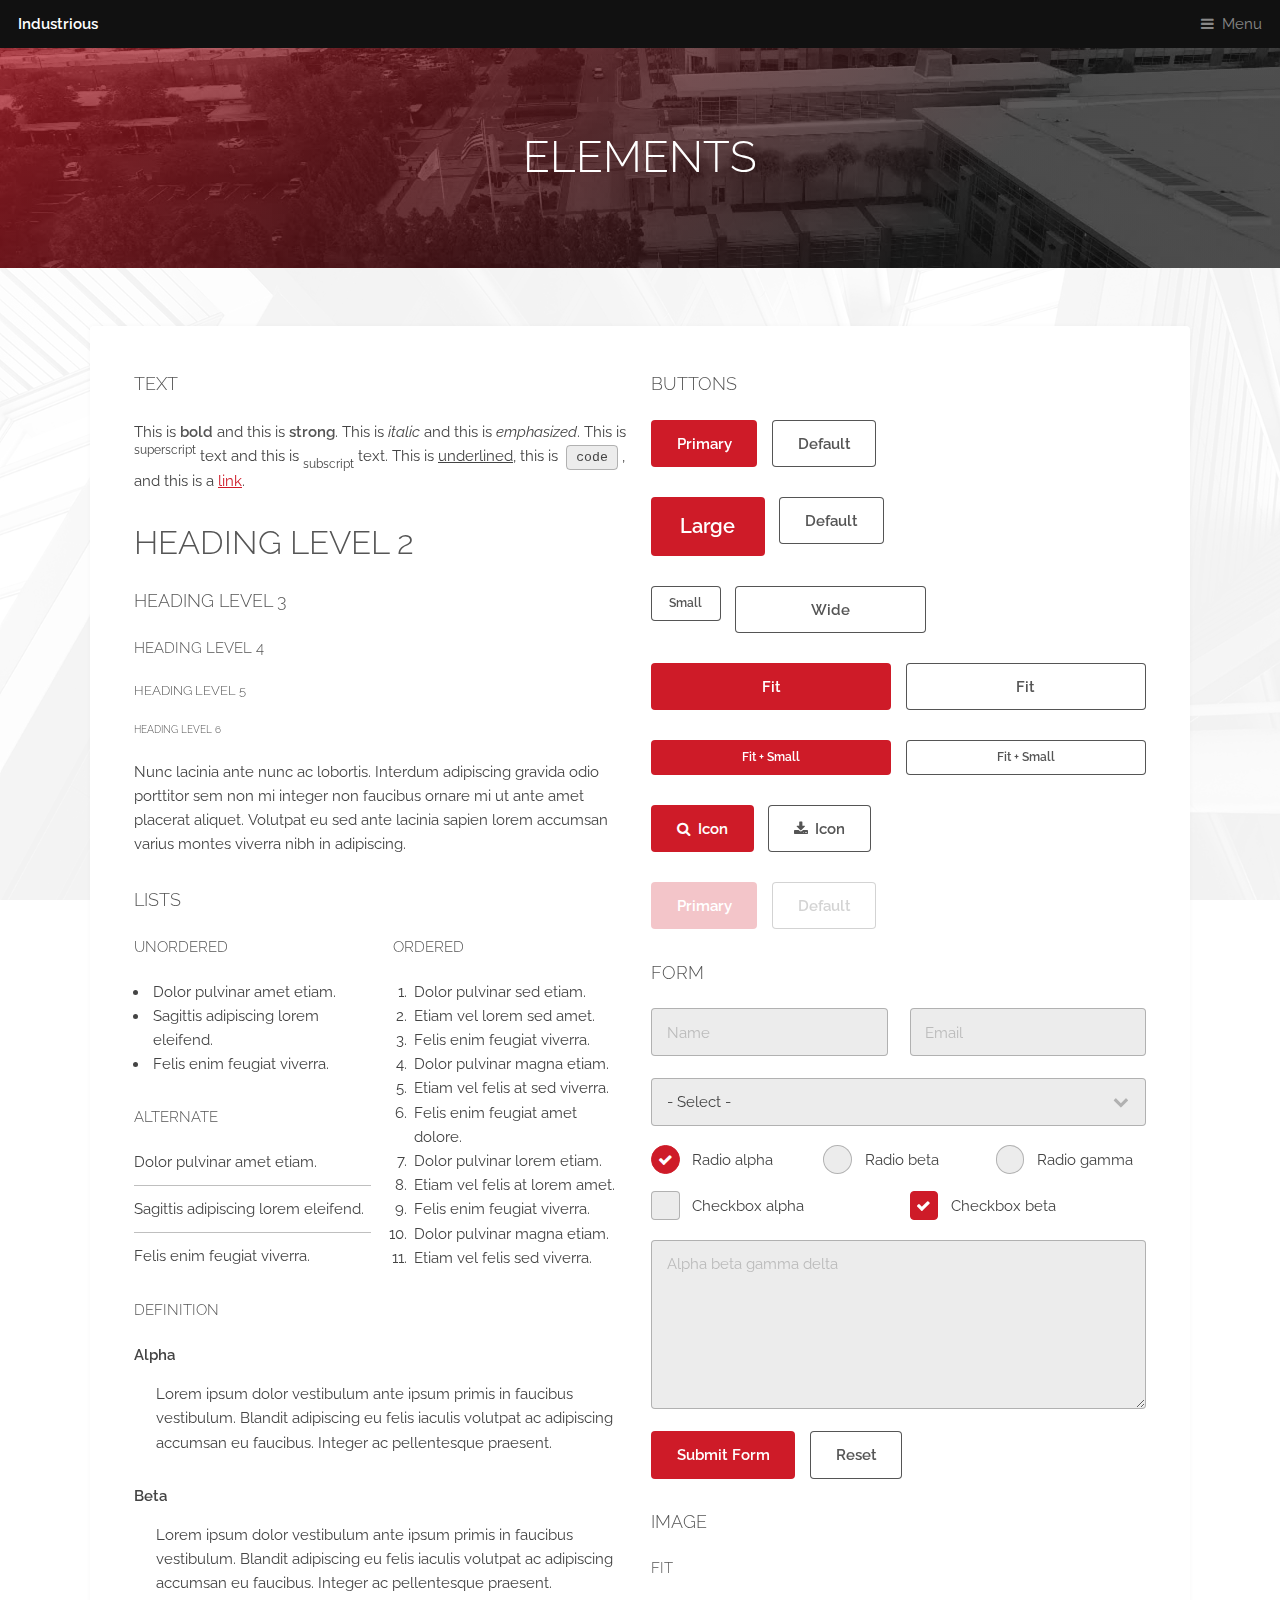
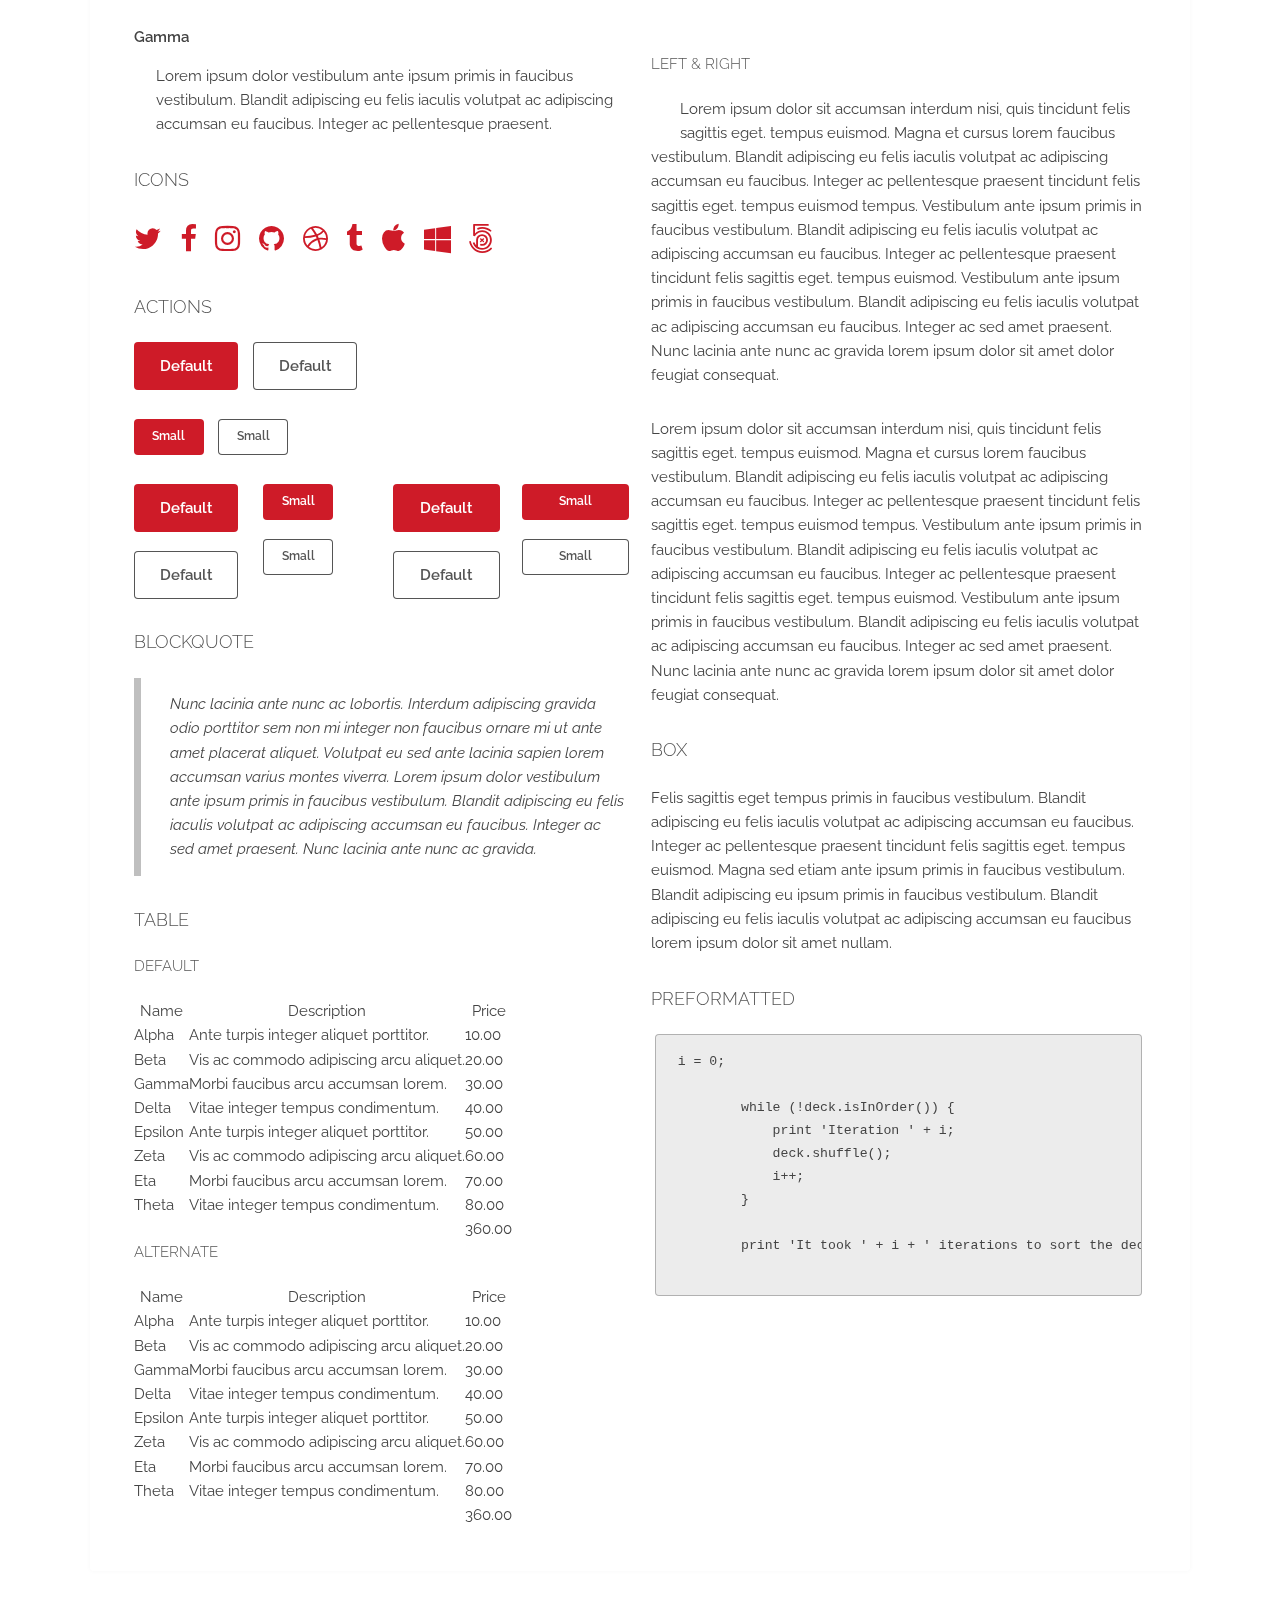
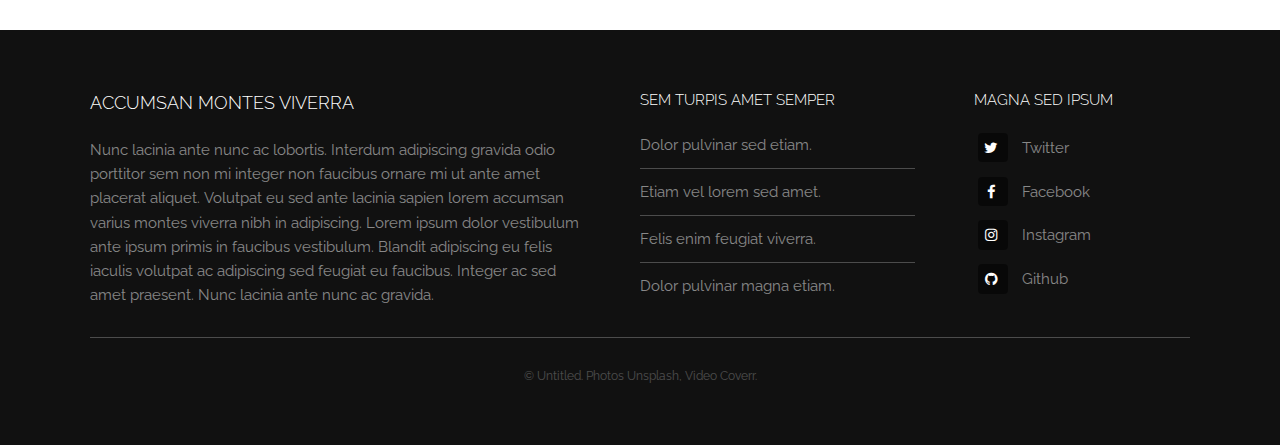
==== commit a2140be1: "v0.6" ====
--- a/elements.html
+++ b/elements.html
@@ -17,7 +17,7 @@
 
 		<!-- Header -->
 			<header id="header">
-				<a class="logo" href="index.html">Industrious</a>
+				<a class="logo" href="index2.php">Industrious</a>
 				<nav>
 					<a href="#menu">Menu</a>
 				</nav>
@@ -25,11 +25,12 @@
 
 		<!-- Nav -->
 			<nav id="menu">
-				<ul class="links">
-					<li><a href="index.html">Home</a></li>
-					<li><a href="elements.html">Elements</a></li>
-					<li><a href="generic.html">Generic</a></li>
-				</ul>
+			        <ul class="links">
+            <li><a href="index2.php">Home</a></li>
+            <li><a href="landing.php">profil</a></li>
+            <li><a href="#ID1">voitures</a></li>
+            <li><a href="#footer">contactez nous</a></li>
+            <li><button class="primary  small" onclick="location.href='deconnexion.php'" >Déconnexion</button></li>
 			</nav>
 
 		<!-- Heading -->
--- a/assets/css/main.css
+++ b/assets/css/main.css
@@ -6,6 +6,11 @@
 	Released for free under the Creative Commons Attribution 3.0 license (templated.co/license)
 */
 /* Basic */
+
+
+
+
+
 @-ms-viewport {
   width: device-width; }
 body {
@@ -135,7 +140,7 @@
     max-width: 75%;
     margin-left: auto;
     margin-right: auto; }
-
+.x { color: red;}
 h1, h2, h3, h4, h5, h6 {
   font-weight: 300;
   line-height: 1.5;
@@ -606,56 +611,7 @@
 ul.alt li {
   border-top-color: rgba(0, 0, 0, 0.25); }
 
-/* Table */
-.table-wrapper {
-  -webkit-overflow-scrolling: touch;
-  overflow-x: auto; }
-
-table {
-  margin: 0 0 2rem 0;
-  width: 100%; }
-  table tbody tr {
-    border: solid 1px;
-    border-left: 0;
-    border-right: 0; }
-  table td {
-    padding: 0.75rem 0.75rem; }
-  table th {
-    font-size: 0.9rem;
-    font-weight: 600;
-    padding: 0 0.75rem 0.75rem 0.75rem;
-    text-align: left; }
-  table thead {
-    border-bottom: solid 2px; }
-  table tfoot {
-    border-top: solid 2px; }
-  table.alt {
-    border-collapse: separate; }
-    table.alt tbody tr td {
-      border: solid 1px;
-      border-left-width: 0;
-      border-top-width: 0; }
-      table.alt tbody tr td:first-child {
-        border-left-width: 1px; }
-    table.alt tbody tr:first-child td {
-      border-top-width: 1px; }
-    table.alt thead {
-      border-bottom: 0; }
-    table.alt tfoot {
-      border-top: 0; }
-
-table tbody tr {
-  border-color: rgba(0, 0, 0, 0.25); }
-  table tbody tr:nth-child(2n + 1) {
-    background-color: rgba(0, 0, 0, 0.075); }
-table th {
-  color: #555555; }
-table thead {
-  border-bottom-color: rgba(0, 0, 0, 0.25); }
-table tfoot {
-  border-top-color: rgba(0, 0, 0, 0.25); }
-table.alt tbody tr td {
-  border-color: rgba(0, 0, 0, 0.25); }
+
 
 /* Highlights */
 .highlights {
@@ -2018,7 +1974,7 @@
     opacity: 0.6;
     position: absolute;
     top: 0;
-    webkit-linear-gradientidth: 100%;
+   
     width: 100%;
     z-index: 1; }
   #banner.small {
@@ -2791,7 +2747,7 @@
     right: 0;
     text-align: right;
     top: 0;
-    vertical-align: middle;
+  
     width: 7rem; }
     #menu .close:before {
       -moz-osx-font-smoothing: grayscale;
@@ -2820,3 +2776,8 @@
   transform: translateX(0);
   box-shadow: 0 0 1.5rem 0 rgba(0, 0, 0, 0.2);
   visibility: visible; }
+
+
+  #table1{
+    background-color: white;
+  }